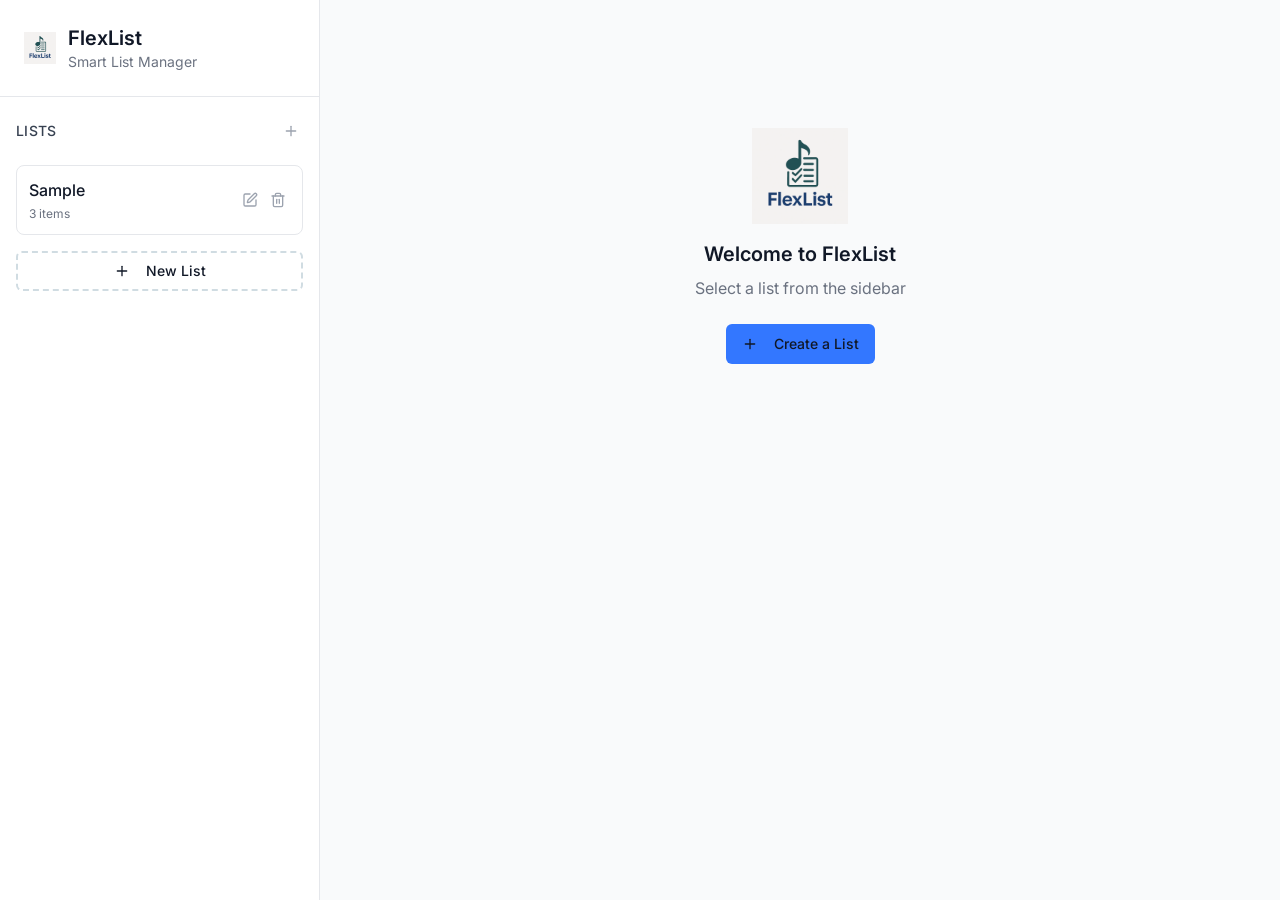
==== docs/index.html @ 5955b6ed "Update GitHub Pages site" ====
<!DOCTYPE html>
<html lang="en">
  <head>
    <meta charset="UTF-8" />
    <meta name="viewport" content="width=device-width, initial-scale=1.0, maximum-scale=1" />
    <title>FlexList - Smart Collection Manager</title>
    <meta name="description" content="Organize your collections with flexible tagging and filtering" />
    
    <!-- PWA Meta Tags -->
    <meta name="apple-mobile-web-app-capable" content="yes" />
    <meta name="apple-mobile-web-app-status-bar-style" content="black-translucent" />
    <meta name="apple-mobile-web-app-title" content="FlexList" />
    <meta name="theme-color" content="#3B82F6" />
    <link rel="manifest" href="./manifest.json" />
    
    <!-- Apple Touch Icons -->
    <link rel="apple-touch-icon" href="./icon-192.png" />
    <link rel="icon" type="image/png" sizes="192x192" href="./icon-192.png" />
    <link rel="icon" type="image/png" sizes="512x512" href="./icon-512.png" />
    
    <!-- Service Worker Registration -->
    <script>
      if ('serviceWorker' in navigator) {
        window.addEventListener('load', () => {
          navigator.serviceWorker.register('/service-worker.js')
            .then((registration) => {
              console.log('SW registered: ', registration);
            })
            .catch((registrationError) => {
              console.log('SW registration failed: ', registrationError);
            });
        });
      }
    </script>
    <script type="module" crossorigin src="./assets/index-DoQ9spfd.js"></script>
    <link rel="stylesheet" crossorigin href="./assets/index-N_b_mgf1.css">
  </head>
  <body>
    <div id="root"></div>
    <!-- This is a replit script which adds a banner on the top of the page when opened in development mode outside the replit environment -->
    <script type="text/javascript" src="https://replit.com/public/js/replit-dev-banner.js"></script>
  </body>
</html>
---- docs/assets/index-N_b_mgf1.css ----
@import"https://fonts.googleapis.com/css2?family=Inter:wght@300;400;500;600;700&display=swap";*,:before,:after{--tw-border-spacing-x: 0;--tw-border-spacing-y: 0;--tw-translate-x: 0;--tw-translate-y: 0;--tw-rotate: 0;--tw-skew-x: 0;--tw-skew-y: 0;--tw-scale-x: 1;--tw-scale-y: 1;--tw-pan-x: ;--tw-pan-y: ;--tw-pinch-zoom: ;--tw-scroll-snap-strictness: proximity;--tw-gradient-from-position: ;--tw-gradient-via-position: ;--tw-gradient-to-position: ;--tw-ordinal: ;--tw-slashed-zero: ;--tw-numeric-figure: ;--tw-numeric-spacing: ;--tw-numeric-fraction: ;--tw-ring-inset: ;--tw-ring-offset-width: 0px;--tw-ring-offset-color: #fff;--tw-ring-color: rgb(59 130 246 / .5);--tw-ring-offset-shadow: 0 0 #0000;--tw-ring-shadow: 0 0 #0000;--tw-shadow: 0 0 #0000;--tw-shadow-colored: 0 0 #0000;--tw-blur: ;--tw-brightness: ;--tw-contrast: ;--tw-grayscale: ;--tw-hue-rotate: ;--tw-invert: ;--tw-saturate: ;--tw-sepia: ;--tw-drop-shadow: ;--tw-backdrop-blur: ;--tw-backdrop-brightness: ;--tw-backdrop-contrast: ;--tw-backdrop-grayscale: ;--tw-backdrop-hue-rotate: ;--tw-backdrop-invert: ;--tw-backdrop-opacity: ;--tw-backdrop-saturate: ;--tw-backdrop-sepia: ;--tw-contain-size: ;--tw-contain-layout: ;--tw-contain-paint: ;--tw-contain-style: }::backdrop{--tw-border-spacing-x: 0;--tw-border-spacing-y: 0;--tw-translate-x: 0;--tw-translate-y: 0;--tw-rotate: 0;--tw-skew-x: 0;--tw-skew-y: 0;--tw-scale-x: 1;--tw-scale-y: 1;--tw-pan-x: ;--tw-pan-y: ;--tw-pinch-zoom: ;--tw-scroll-snap-strictness: proximity;--tw-gradient-from-position: ;--tw-gradient-via-position: ;--tw-gradient-to-position: ;--tw-ordinal: ;--tw-slashed-zero: ;--tw-numeric-figure: ;--tw-numeric-spacing: ;--tw-numeric-fraction: ;--tw-ring-inset: ;--tw-ring-offset-width: 0px;--tw-ring-offset-color: #fff;--tw-ring-color: rgb(59 130 246 / .5);--tw-ring-offset-shadow: 0 0 #0000;--tw-ring-shadow: 0 0 #0000;--tw-shadow: 0 0 #0000;--tw-shadow-colored: 0 0 #0000;--tw-blur: ;--tw-brightness: ;--tw-contrast: ;--tw-grayscale: ;--tw-hue-rotate: ;--tw-invert: ;--tw-saturate: ;--tw-sepia: ;--tw-drop-shadow: ;--tw-backdrop-blur: ;--tw-backdrop-brightness: ;--tw-backdrop-contrast: ;--tw-backdrop-grayscale: ;--tw-backdrop-hue-rotate: ;--tw-backdrop-invert: ;--tw-backdrop-opacity: ;--tw-backdrop-saturate: ;--tw-backdrop-sepia: ;--tw-contain-size: ;--tw-contain-layout: ;--tw-contain-paint: ;--tw-contain-style: }*,:before,:after{box-sizing:border-box;border-width:0;border-style:solid;border-color:#e5e7eb}:before,:after{--tw-content: ""}html,:host{line-height:1.5;-webkit-text-size-adjust:100%;-moz-tab-size:4;-o-tab-size:4;tab-size:4;font-family:var(--font-sans);font-feature-settings:normal;font-variation-settings:normal;-webkit-tap-highlight-color:transparent}body{margin:0;line-height:inherit}hr{height:0;color:inherit;border-top-width:1px}abbr:where([title]){-webkit-text-decoration:underline dotted;text-decoration:underline dotted}h1,h2,h3,h4,h5,h6{font-size:inherit;font-weight:inherit}a{color:inherit;text-decoration:inherit}b,strong{font-weight:bolder}code,kbd,samp,pre{font-family:var(--font-mono);font-feature-settings:normal;font-variation-settings:normal;font-size:1em}small{font-size:80%}sub,sup{font-size:75%;line-height:0;position:relative;vertical-align:baseline}sub{bottom:-.25em}sup{top:-.5em}table{text-indent:0;border-color:inherit;border-collapse:collapse}button,input,optgroup,select,textarea{font-family:inherit;font-feature-settings:inherit;font-variation-settings:inherit;font-size:100%;font-weight:inherit;line-height:inherit;letter-spacing:inherit;color:inherit;margin:0;padding:0}button,select{text-transform:none}button,input:where([type=button]),input:where([type=reset]),input:where([type=submit]){-webkit-appearance:button;background-color:transparent;background-image:none}:-moz-focusring{outline:auto}:-moz-ui-invalid{box-shadow:none}progress{vertical-align:baseline}::-webkit-inner-spin-button,::-webkit-outer-spin-button{height:auto}[type=search]{-webkit-appearance:textfield;outline-offset:-2px}::-webkit-search-decoration{-webkit-appearance:none}::-webkit-file-upload-button{-webkit-appearance:button;font:inherit}summary{display:list-item}blockquote,dl,dd,h1,h2,h3,h4,h5,h6,hr,figure,p,pre{margin:0}fieldset{margin:0;padding:0}legend{padding:0}ol,ul,menu{list-style:none;margin:0;padding:0}dialog{padding:0}textarea{resize:vertical}input::-moz-placeholder,textarea::-moz-placeholder{opacity:1;color:#9ca3af}input::placeholder,textarea::placeholder{opacity:1;color:#9ca3af}button,[role=button]{cursor:pointer}:disabled{cursor:default}img,svg,video,canvas,audio,iframe,embed,object{display:block;vertical-align:middle}img,video{max-width:100%;height:auto}[hidden]:where(:not([hidden=until-found])){display:none}:root{--background: 0 0% 100%;--foreground: 222.2 84% 4.9%;--card: 0 0% 100%;--card-foreground: 222.2 84% 4.9%;--popover: 0 0% 100%;--popover-foreground: 222.2 84% 4.9%;--primary: 222.2 47.4% 11.2%;--primary-foreground: 210 40% 98%;--secondary: 210 40% 96%;--secondary-foreground: 222.2 84% 4.9%;--muted: 210 40% 96%;--muted-foreground: 215.4 16.3% 46.9%;--accent: 210 40% 96%;--accent-foreground: 222.2 84% 4.9%;--destructive: 0 84.2% 60.2%;--destructive-foreground: 210 40% 98%;--border: 214.3 31.8% 91.4%;--input: 214.3 31.8% 91.4%;--ring: 222.2 84% 4.9%;--radius: .5rem}.dark{--background: 222.2 84% 4.9%;--foreground: 210 40% 98%;--card: 222.2 84% 4.9%;--card-foreground: 210 40% 98%;--popover: 222.2 84% 4.9%;--popover-foreground: 210 40% 98%;--primary: 210 40% 98%;--primary-foreground: 222.2 47.4% 11.2%;--secondary: 217.2 32.6% 17.5%;--secondary-foreground: 210 40% 98%;--muted: 217.2 32.6% 17.5%;--muted-foreground: 215 20.2% 65.1%;--accent: 217.2 32.6% 17.5%;--accent-foreground: 210 40% 98%;--destructive: 0 62.8% 30.6%;--destructive-foreground: 210 40% 98%;--border: 217.2 32.6% 17.5%;--input: 217.2 32.6% 17.5%;--ring: 212.7 26.8% 83.9%}body{background-color:var(--background);color:var(--foreground)}*{border-color:var(--border)}body{min-height:100vh;background-color:var(--background);font-family:var(--font-sans);color:var(--foreground);-webkit-font-smoothing:antialiased;-moz-osx-font-smoothing:grayscale}html,body,#root{height:100%;background-color:hsl(var(--background))}.sr-only{position:absolute;width:1px;height:1px;padding:0;margin:-1px;overflow:hidden;clip:rect(0,0,0,0);white-space:nowrap;border-width:0}.pointer-events-none{pointer-events:none}.pointer-events-auto{pointer-events:auto}.visible{visibility:visible}.invisible{visibility:hidden}.static{position:static}.fixed{position:fixed}.absolute{position:absolute}.relative{position:relative}.sticky{position:sticky}.inset-0{top:0;right:0;bottom:0;left:0}.inset-x-0{left:0;right:0}.inset-y-0{top:0;bottom:0}.-bottom-12{bottom:-3rem}.-left-12{left:-3rem}.-right-12{right:-3rem}.-top-12{top:-3rem}.bottom-0{bottom:0}.left-0{left:0}.left-1{left:.25rem}.left-1\/2{left:50%}.left-2{left:.5rem}.left-3{left:.75rem}.left-\[50\%\]{left:50%}.right-0{right:0}.right-1{right:.25rem}.right-2{right:.5rem}.right-3{right:.75rem}.right-4{right:1rem}.top-0{top:0}.top-1\.5{top:.375rem}.top-1\/2{top:50%}.top-2{top:.5rem}.top-3{top:.75rem}.top-3\.5{top:.875rem}.top-4{top:1rem}.top-\[1px\]{top:1px}.top-\[50\%\]{top:50%}.top-\[60\%\]{top:60%}.top-full{top:100%}.z-10{z-index:10}.z-20{z-index:20}.z-30{z-index:30}.z-40{z-index:40}.z-50{z-index:50}.z-\[100\]{z-index:100}.z-\[1\]{z-index:1}.-mx-1{margin-left:-.25rem;margin-right:-.25rem}.mx-1{margin-left:.25rem;margin-right:.25rem}.mx-2{margin-left:.5rem;margin-right:.5rem}.mx-3\.5{margin-left:.875rem;margin-right:.875rem}.mx-4{margin-left:1rem;margin-right:1rem}.mx-auto{margin-left:auto;margin-right:auto}.my-0\.5{margin-top:.125rem;margin-bottom:.125rem}.my-1{margin-top:.25rem;margin-bottom:.25rem}.-ml-4{margin-left:-1rem}.-mt-4{margin-top:-1rem}.mb-1{margin-bottom:.25rem}.mb-2{margin-bottom:.5rem}.mb-3{margin-bottom:.75rem}.mb-4{margin-bottom:1rem}.mb-6{margin-bottom:1.5rem}.ml-1{margin-left:.25rem}.ml-2{margin-left:.5rem}.ml-3{margin-left:.75rem}.ml-4{margin-left:1rem}.ml-auto{margin-left:auto}.mr-1{margin-right:.25rem}.mr-2{margin-right:.5rem}.mt-0\.5{margin-top:.125rem}.mt-1{margin-top:.25rem}.mt-1\.5{margin-top:.375rem}.mt-2{margin-top:.5rem}.mt-24{margin-top:6rem}.mt-4{margin-top:1rem}.mt-auto{margin-top:auto}.block{display:block}.inline-block{display:inline-block}.inline{display:inline}.flex{display:flex}.inline-flex{display:inline-flex}.table{display:table}.grid{display:grid}.hidden{display:none}.aspect-square{aspect-ratio:1 / 1}.aspect-video{aspect-ratio:16 / 9}.size-4{width:1rem;height:1rem}.h-1\.5{height:.375rem}.h-10{height:2.5rem}.h-11{height:2.75rem}.h-12{height:3rem}.h-16{height:4rem}.h-2{height:.5rem}.h-2\.5{height:.625rem}.h-24{height:6rem}.h-3{height:.75rem}.h-3\.5{height:.875rem}.h-32{height:8rem}.h-4{height:1rem}.h-5{height:1.25rem}.h-6{height:1.5rem}.h-7{height:1.75rem}.h-8{height:2rem}.h-9{height:2.25rem}.h-\[1px\]{height:1px}.h-\[var\(--radix-navigation-menu-viewport-height\)\]{height:var(--radix-navigation-menu-viewport-height)}.h-\[var\(--radix-select-trigger-height\)\]{height:var(--radix-select-trigger-height)}.h-auto{height:auto}.h-full{height:100%}.h-px{height:1px}.h-screen{height:100vh}.h-svh{height:100svh}.max-h-40{max-height:10rem}.max-h-48{max-height:12rem}.max-h-64{max-height:16rem}.max-h-96{max-height:24rem}.max-h-\[--radix-context-menu-content-available-height\]{max-height:var(--radix-context-menu-content-available-height)}.max-h-\[--radix-select-content-available-height\]{max-height:var(--radix-select-content-available-height)}.max-h-\[300px\]{max-height:300px}.max-h-\[80vh\]{max-height:80vh}.max-h-\[85vh\]{max-height:85vh}.max-h-\[90vh\]{max-height:90vh}.max-h-screen{max-height:100vh}.min-h-0{min-height:0px}.min-h-\[80px\]{min-height:80px}.min-h-screen{min-height:100vh}.min-h-svh{min-height:100svh}.w-0{width:0px}.w-1{width:.25rem}.w-1\/4{width:25%}.w-10{width:2.5rem}.w-11{width:2.75rem}.w-16{width:4rem}.w-2{width:.5rem}.w-2\.5{width:.625rem}.w-24{width:6rem}.w-3{width:.75rem}.w-3\.5{width:.875rem}.w-3\/4{width:75%}.w-4{width:1rem}.w-5{width:1.25rem}.w-6{width:1.5rem}.w-64{width:16rem}.w-7{width:1.75rem}.w-72{width:18rem}.w-8{width:2rem}.w-80{width:20rem}.w-9{width:2.25rem}.w-\[--sidebar-width\]{width:var(--sidebar-width)}.w-\[100px\]{width:100px}.w-\[1px\]{width:1px}.w-auto{width:auto}.w-full{width:100%}.w-max{width:-moz-max-content;width:max-content}.w-px{width:1px}.min-w-0{min-width:0px}.min-w-10{min-width:2.5rem}.min-w-11{min-width:2.75rem}.min-w-5{min-width:1.25rem}.min-w-9{min-width:2.25rem}.min-w-\[12rem\]{min-width:12rem}.min-w-\[8rem\]{min-width:8rem}.min-w-\[var\(--radix-select-trigger-width\)\]{min-width:var(--radix-select-trigger-width)}.max-w-2xl{max-width:42rem}.max-w-4xl{max-width:56rem}.max-w-\[--skeleton-width\]{max-width:var(--skeleton-width)}.max-w-lg{max-width:32rem}.max-w-max{max-width:-moz-max-content;max-width:max-content}.max-w-md{max-width:28rem}.flex-1{flex:1 1 0%}.flex-shrink-0,.shrink-0{flex-shrink:0}.grow{flex-grow:1}.grow-0{flex-grow:0}.basis-full{flex-basis:100%}.caption-bottom{caption-side:bottom}.border-collapse{border-collapse:collapse}.origin-\[--radix-context-menu-content-transform-origin\]{transform-origin:var(--radix-context-menu-content-transform-origin)}.origin-\[--radix-hover-card-content-transform-origin\]{transform-origin:var(--radix-hover-card-content-transform-origin)}.origin-\[--radix-menubar-content-transform-origin\]{transform-origin:var(--radix-menubar-content-transform-origin)}.origin-\[--radix-popover-content-transform-origin\]{transform-origin:var(--radix-popover-content-transform-origin)}.origin-\[--radix-select-content-transform-origin\]{transform-origin:var(--radix-select-content-transform-origin)}.origin-\[--radix-tooltip-content-transform-origin\]{transform-origin:var(--radix-tooltip-content-transform-origin)}.-translate-x-1\/2{--tw-translate-x: -50%;transform:translate(var(--tw-translate-x),var(--tw-translate-y)) rotate(var(--tw-rotate)) skew(var(--tw-skew-x)) skewY(var(--tw-skew-y)) scaleX(var(--tw-scale-x)) scaleY(var(--tw-scale-y))}.-translate-x-full{--tw-translate-x: -100%;transform:translate(var(--tw-translate-x),var(--tw-translate-y)) rotate(var(--tw-rotate)) skew(var(--tw-skew-x)) skewY(var(--tw-skew-y)) scaleX(var(--tw-scale-x)) scaleY(var(--tw-scale-y))}.-translate-x-px{--tw-translate-x: -1px;transform:translate(var(--tw-translate-x),var(--tw-translate-y)) rotate(var(--tw-rotate)) skew(var(--tw-skew-x)) skewY(var(--tw-skew-y)) scaleX(var(--tw-scale-x)) scaleY(var(--tw-scale-y))}.-translate-y-1\/2{--tw-translate-y: -50%;transform:translate(var(--tw-translate-x),var(--tw-translate-y)) rotate(var(--tw-rotate)) skew(var(--tw-skew-x)) skewY(var(--tw-skew-y)) scaleX(var(--tw-scale-x)) scaleY(var(--tw-scale-y))}.translate-x-0{--tw-translate-x: 0px;transform:translate(var(--tw-translate-x),var(--tw-translate-y)) rotate(var(--tw-rotate)) skew(var(--tw-skew-x)) skewY(var(--tw-skew-y)) scaleX(var(--tw-scale-x)) scaleY(var(--tw-scale-y))}.translate-x-\[-50\%\]{--tw-translate-x: -50%;transform:translate(var(--tw-translate-x),var(--tw-translate-y)) rotate(var(--tw-rotate)) skew(var(--tw-skew-x)) skewY(var(--tw-skew-y)) scaleX(var(--tw-scale-x)) scaleY(var(--tw-scale-y))}.translate-x-px{--tw-translate-x: 1px;transform:translate(var(--tw-translate-x),var(--tw-translate-y)) rotate(var(--tw-rotate)) skew(var(--tw-skew-x)) skewY(var(--tw-skew-y)) scaleX(var(--tw-scale-x)) scaleY(var(--tw-scale-y))}.translate-y-\[-50\%\]{--tw-translate-y: -50%;transform:translate(var(--tw-translate-x),var(--tw-translate-y)) rotate(var(--tw-rotate)) skew(var(--tw-skew-x)) skewY(var(--tw-skew-y)) scaleX(var(--tw-scale-x)) scaleY(var(--tw-scale-y))}.rotate-45{--tw-rotate: 45deg;transform:translate(var(--tw-translate-x),var(--tw-translate-y)) rotate(var(--tw-rotate)) skew(var(--tw-skew-x)) skewY(var(--tw-skew-y)) scaleX(var(--tw-scale-x)) scaleY(var(--tw-scale-y))}.rotate-90{--tw-rotate: 90deg;transform:translate(var(--tw-translate-x),var(--tw-translate-y)) rotate(var(--tw-rotate)) skew(var(--tw-skew-x)) skewY(var(--tw-skew-y)) scaleX(var(--tw-scale-x)) scaleY(var(--tw-scale-y))}.transform{transform:translate(var(--tw-translate-x),var(--tw-translate-y)) rotate(var(--tw-rotate)) skew(var(--tw-skew-x)) skewY(var(--tw-skew-y)) scaleX(var(--tw-scale-x)) scaleY(var(--tw-scale-y))}@keyframes pulse{50%{opacity:.5}}.animate-pulse{animation:pulse 2s cubic-bezier(.4,0,.6,1) infinite}.cursor-default{cursor:default}.cursor-pointer{cursor:pointer}.touch-none{touch-action:none}.select-none{-webkit-user-select:none;-moz-user-select:none;user-select:none}.list-none{list-style-type:none}.grid-cols-2{grid-template-columns:repeat(2,minmax(0,1fr))}.flex-row{flex-direction:row}.flex-col{flex-direction:column}.flex-col-reverse{flex-direction:column-reverse}.flex-wrap{flex-wrap:wrap}.items-start{align-items:flex-start}.items-end{align-items:flex-end}.items-center{align-items:center}.items-stretch{align-items:stretch}.justify-end{justify-content:flex-end}.justify-center{justify-content:center}.justify-between{justify-content:space-between}.gap-1{gap:.25rem}.gap-1\.5{gap:.375rem}.gap-2{gap:.5rem}.gap-3{gap:.75rem}.gap-4{gap:1rem}.space-x-1>:not([hidden])~:not([hidden]){--tw-space-x-reverse: 0;margin-right:calc(.25rem * var(--tw-space-x-reverse));margin-left:calc(.25rem * calc(1 - var(--tw-space-x-reverse)))}.space-x-2>:not([hidden])~:not([hidden]){--tw-space-x-reverse: 0;margin-right:calc(.5rem * var(--tw-space-x-reverse));margin-left:calc(.5rem * calc(1 - var(--tw-space-x-reverse)))}.space-x-3>:not([hidden])~:not([hidden]){--tw-space-x-reverse: 0;margin-right:calc(.75rem * var(--tw-space-x-reverse));margin-left:calc(.75rem * calc(1 - var(--tw-space-x-reverse)))}.space-x-4>:not([hidden])~:not([hidden]){--tw-space-x-reverse: 0;margin-right:calc(1rem * var(--tw-space-x-reverse));margin-left:calc(1rem * calc(1 - var(--tw-space-x-reverse)))}.space-y-1>:not([hidden])~:not([hidden]){--tw-space-y-reverse: 0;margin-top:calc(.25rem * calc(1 - var(--tw-space-y-reverse)));margin-bottom:calc(.25rem * var(--tw-space-y-reverse))}.space-y-1\.5>:not([hidden])~:not([hidden]){--tw-space-y-reverse: 0;margin-top:calc(.375rem * calc(1 - var(--tw-space-y-reverse)));margin-bottom:calc(.375rem * var(--tw-space-y-reverse))}.space-y-2>:not([hidden])~:not([hidden]){--tw-space-y-reverse: 0;margin-top:calc(.5rem * calc(1 - var(--tw-space-y-reverse)));margin-bottom:calc(.5rem * var(--tw-space-y-reverse))}.space-y-3>:not([hidden])~:not([hidden]){--tw-space-y-reverse: 0;margin-top:calc(.75rem * calc(1 - var(--tw-space-y-reverse)));margin-bottom:calc(.75rem * var(--tw-space-y-reverse))}.space-y-4>:not([hidden])~:not([hidden]){--tw-space-y-reverse: 0;margin-top:calc(1rem * calc(1 - var(--tw-space-y-reverse)));margin-bottom:calc(1rem * var(--tw-space-y-reverse))}.space-y-6>:not([hidden])~:not([hidden]){--tw-space-y-reverse: 0;margin-top:calc(1.5rem * calc(1 - var(--tw-space-y-reverse)));margin-bottom:calc(1.5rem * var(--tw-space-y-reverse))}.overflow-auto{overflow:auto}.overflow-hidden{overflow:hidden}.overflow-y-auto{overflow-y:auto}.overflow-x-hidden{overflow-x:hidden}.truncate{overflow:hidden;text-overflow:ellipsis;white-space:nowrap}.whitespace-nowrap{white-space:nowrap}.break-words{overflow-wrap:break-word}.rounded{border-radius:.25rem}.rounded-\[2px\]{border-radius:2px}.rounded-\[inherit\]{border-radius:inherit}.rounded-full{border-radius:9999px}.rounded-lg{border-radius:var(--radius)}.rounded-md{border-radius:calc(var(--radius) - 2px)}.rounded-sm{border-radius:calc(var(--radius) - 4px)}.rounded-t-\[10px\]{border-top-left-radius:10px;border-top-right-radius:10px}.rounded-tl-sm{border-top-left-radius:calc(var(--radius) - 4px)}.border{border-width:1px}.border-0{border-width:0px}.border-2{border-width:2px}.border-\[1\.5px\]{border-width:1.5px}.border-y{border-top-width:1px;border-bottom-width:1px}.border-b{border-bottom-width:1px}.border-l{border-left-width:1px}.border-r{border-right-width:1px}.border-t{border-top-width:1px}.border-dashed{border-style:dashed}.border-\[--color-border\]{border-color:var(--color-border)}.border-blue-200{--tw-border-opacity: 1;border-color:rgb(191 219 254 / var(--tw-border-opacity, 1))}.border-blue-300{--tw-border-opacity: 1;border-color:rgb(147 197 253 / var(--tw-border-opacity, 1))}.border-destructive{border-color:var(--destructive)}.border-gray-200{--tw-border-opacity: 1;border-color:rgb(229 231 235 / var(--tw-border-opacity, 1))}.border-gray-300{--tw-border-opacity: 1;border-color:rgb(209 213 219 / var(--tw-border-opacity, 1))}.border-gray-600{--tw-border-opacity: 1;border-color:rgb(75 85 99 / var(--tw-border-opacity, 1))}.border-green-200{--tw-border-opacity: 1;border-color:rgb(187 247 208 / var(--tw-border-opacity, 1))}.border-green-300{--tw-border-opacity: 1;border-color:rgb(134 239 172 / var(--tw-border-opacity, 1))}.border-input{border-color:var(--input)}.border-orange-200{--tw-border-opacity: 1;border-color:rgb(254 215 170 / var(--tw-border-opacity, 1))}.border-orange-300{--tw-border-opacity: 1;border-color:rgb(253 186 116 / var(--tw-border-opacity, 1))}.border-primary{border-color:var(--primary)}.border-primary-200{border-color:var(--primary-200)}.border-red-200{--tw-border-opacity: 1;border-color:rgb(254 202 202 / var(--tw-border-opacity, 1))}.border-red-300{--tw-border-opacity: 1;border-color:rgb(252 165 165 / var(--tw-border-opacity, 1))}.border-sidebar-border{border-color:var(--sidebar-border)}.border-transparent{border-color:transparent}.border-l-transparent{border-left-color:transparent}.border-t-transparent{border-top-color:transparent}.bg-\[--color-bg\]{background-color:var(--color-bg)}.bg-accent{background-color:var(--accent)}.bg-amber-50{--tw-bg-opacity: 1;background-color:rgb(255 251 235 / var(--tw-bg-opacity, 1))}.bg-background{background-color:var(--background)}.bg-black\/40{background-color:#0006}.bg-black\/50{background-color:#00000080}.bg-black\/80{background-color:#000c}.bg-blue-100{--tw-bg-opacity: 1;background-color:rgb(219 234 254 / var(--tw-bg-opacity, 1))}.bg-blue-50{--tw-bg-opacity: 1;background-color:rgb(239 246 255 / var(--tw-bg-opacity, 1))}.bg-blue-600{--tw-bg-opacity: 1;background-color:rgb(37 99 235 / var(--tw-bg-opacity, 1))}.bg-border{background-color:var(--border)}.bg-card{background-color:var(--card)}.bg-destructive{background-color:var(--destructive)}.bg-foreground{background-color:var(--foreground)}.bg-gray-100{--tw-bg-opacity: 1;background-color:rgb(243 244 246 / var(--tw-bg-opacity, 1))}.bg-gray-200{--tw-bg-opacity: 1;background-color:rgb(229 231 235 / var(--tw-bg-opacity, 1))}.bg-gray-50{--tw-bg-opacity: 1;background-color:rgb(249 250 251 / var(--tw-bg-opacity, 1))}.bg-gray-600{--tw-bg-opacity: 1;background-color:rgb(75 85 99 / var(--tw-bg-opacity, 1))}.bg-green-100{--tw-bg-opacity: 1;background-color:rgb(220 252 231 / var(--tw-bg-opacity, 1))}.bg-green-200{--tw-bg-opacity: 1;background-color:rgb(187 247 208 / var(--tw-bg-opacity, 1))}.bg-green-50{--tw-bg-opacity: 1;background-color:rgb(240 253 244 / var(--tw-bg-opacity, 1))}.bg-indigo-100{--tw-bg-opacity: 1;background-color:rgb(224 231 255 / var(--tw-bg-opacity, 1))}.bg-muted{background-color:var(--muted)}.bg-orange-200{--tw-bg-opacity: 1;background-color:rgb(254 215 170 / var(--tw-bg-opacity, 1))}.bg-orange-50{--tw-bg-opacity: 1;background-color:rgb(255 247 237 / var(--tw-bg-opacity, 1))}.bg-pink-100{--tw-bg-opacity: 1;background-color:rgb(252 231 243 / var(--tw-bg-opacity, 1))}.bg-popover{background-color:var(--popover)}.bg-primary{background-color:var(--primary)}.bg-primary-100{background-color:var(--primary-100)}.bg-primary-50{background-color:var(--primary-50)}.bg-primary-600{background-color:var(--primary-600)}.bg-purple-100{--tw-bg-opacity: 1;background-color:rgb(243 232 255 / var(--tw-bg-opacity, 1))}.bg-red-100{--tw-bg-opacity: 1;background-color:rgb(254 226 226 / var(--tw-bg-opacity, 1))}.bg-red-200{--tw-bg-opacity: 1;background-color:rgb(254 202 202 / var(--tw-bg-opacity, 1))}.bg-red-50{--tw-bg-opacity: 1;background-color:rgb(254 242 242 / var(--tw-bg-opacity, 1))}.bg-red-600{--tw-bg-opacity: 1;background-color:rgb(220 38 38 / var(--tw-bg-opacity, 1))}.bg-secondary{background-color:var(--secondary)}.bg-sidebar{background-color:var(--sidebar-background)}.bg-sidebar-border{background-color:var(--sidebar-border)}.bg-transparent{background-color:transparent}.bg-white{--tw-bg-opacity: 1;background-color:rgb(255 255 255 / var(--tw-bg-opacity, 1))}.bg-yellow-100{--tw-bg-opacity: 1;background-color:rgb(254 249 195 / var(--tw-bg-opacity, 1))}.fill-current{fill:currentColor}.object-contain{-o-object-fit:contain;object-fit:contain}.object-cover{-o-object-fit:cover;object-fit:cover}.p-0{padding:0}.p-0\.5{padding:.125rem}.p-1{padding:.25rem}.p-2{padding:.5rem}.p-3{padding:.75rem}.p-4{padding:1rem}.p-6{padding:1.5rem}.p-8{padding:2rem}.p-\[1px\]{padding:1px}.px-1{padding-left:.25rem;padding-right:.25rem}.px-2{padding-left:.5rem;padding-right:.5rem}.px-2\.5{padding-left:.625rem;padding-right:.625rem}.px-3{padding-left:.75rem;padding-right:.75rem}.px-4{padding-left:1rem;padding-right:1rem}.px-5{padding-left:1.25rem;padding-right:1.25rem}.px-6{padding-left:1.5rem;padding-right:1.5rem}.px-8{padding-left:2rem;padding-right:2rem}.py-0\.5{padding-top:.125rem;padding-bottom:.125rem}.py-1{padding-top:.25rem;padding-bottom:.25rem}.py-1\.5{padding-top:.375rem;padding-bottom:.375rem}.py-12{padding-top:3rem;padding-bottom:3rem}.py-2{padding-top:.5rem;padding-bottom:.5rem}.py-3{padding-top:.75rem;padding-bottom:.75rem}.py-4{padding-top:1rem;padding-bottom:1rem}.py-6{padding-top:1.5rem;padding-bottom:1.5rem}.py-8{padding-top:2rem;padding-bottom:2rem}.pb-3{padding-bottom:.75rem}.pb-4{padding-bottom:1rem}.pl-10{padding-left:2.5rem}.pl-2\.5{padding-left:.625rem}.pl-4{padding-left:1rem}.pl-8{padding-left:2rem}.pr-2{padding-right:.5rem}.pr-2\.5{padding-right:.625rem}.pr-8{padding-right:2rem}.pt-0{padding-top:0}.pt-1{padding-top:.25rem}.pt-3{padding-top:.75rem}.pt-4{padding-top:1rem}.pt-6{padding-top:1.5rem}.pt-8{padding-top:2rem}.text-left{text-align:left}.text-center{text-align:center}.align-middle{vertical-align:middle}.font-mono{font-family:var(--font-mono)}.text-2xl{font-size:1.5rem;line-height:2rem}.text-\[0\.8rem\]{font-size:.8rem}.text-base{font-size:1rem;line-height:1.5rem}.text-lg{font-size:1.125rem;line-height:1.75rem}.text-sm{font-size:.875rem;line-height:1.25rem}.text-xl{font-size:1.25rem;line-height:1.75rem}.text-xs{font-size:.75rem;line-height:1rem}.font-bold{font-weight:700}.font-medium{font-weight:500}.font-normal{font-weight:400}.font-semibold{font-weight:600}.uppercase{text-transform:uppercase}.italic{font-style:italic}.tabular-nums{--tw-numeric-spacing: tabular-nums;font-variant-numeric:var(--tw-ordinal) var(--tw-slashed-zero) var(--tw-numeric-figure) var(--tw-numeric-spacing) var(--tw-numeric-fraction)}.leading-none{line-height:1}.tracking-tight{letter-spacing:-.025em}.tracking-wide{letter-spacing:.025em}.tracking-widest{letter-spacing:.1em}.text-accent-foreground{color:var(--accent-foreground)}.text-amber-600{--tw-text-opacity: 1;color:rgb(217 119 6 / var(--tw-text-opacity, 1))}.text-blue-100{--tw-text-opacity: 1;color:rgb(219 234 254 / var(--tw-text-opacity, 1))}.text-blue-600{--tw-text-opacity: 1;color:rgb(37 99 235 / var(--tw-text-opacity, 1))}.text-blue-700{--tw-text-opacity: 1;color:rgb(29 78 216 / var(--tw-text-opacity, 1))}.text-blue-800{--tw-text-opacity: 1;color:rgb(30 64 175 / var(--tw-text-opacity, 1))}.text-blue-900{--tw-text-opacity: 1;color:rgb(30 58 138 / var(--tw-text-opacity, 1))}.text-card-foreground{color:var(--card-foreground)}.text-current{color:currentColor}.text-destructive{color:var(--destructive)}.text-destructive-foreground{color:var(--destructive-foreground)}.text-foreground{color:var(--foreground)}.text-gray-300{--tw-text-opacity: 1;color:rgb(209 213 219 / var(--tw-text-opacity, 1))}.text-gray-400{--tw-text-opacity: 1;color:rgb(156 163 175 / var(--tw-text-opacity, 1))}.text-gray-500{--tw-text-opacity: 1;color:rgb(107 114 128 / var(--tw-text-opacity, 1))}.text-gray-600{--tw-text-opacity: 1;color:rgb(75 85 99 / var(--tw-text-opacity, 1))}.text-gray-700{--tw-text-opacity: 1;color:rgb(55 65 81 / var(--tw-text-opacity, 1))}.text-gray-800{--tw-text-opacity: 1;color:rgb(31 41 55 / var(--tw-text-opacity, 1))}.text-gray-900{--tw-text-opacity: 1;color:rgb(17 24 39 / var(--tw-text-opacity, 1))}.text-green-600{--tw-text-opacity: 1;color:rgb(22 163 74 / var(--tw-text-opacity, 1))}.text-green-700{--tw-text-opacity: 1;color:rgb(21 128 61 / var(--tw-text-opacity, 1))}.text-green-800{--tw-text-opacity: 1;color:rgb(22 101 52 / var(--tw-text-opacity, 1))}.text-indigo-800{--tw-text-opacity: 1;color:rgb(55 48 163 / var(--tw-text-opacity, 1))}.text-muted-foreground{color:var(--muted-foreground)}.text-pink-800{--tw-text-opacity: 1;color:rgb(157 23 77 / var(--tw-text-opacity, 1))}.text-popover-foreground{color:var(--popover-foreground)}.text-primary{color:var(--primary)}.text-primary-400{color:var(--primary-400)}.text-primary-600{color:var(--primary-600)}.text-primary-800{color:var(--primary-800)}.text-primary-900{color:var(--primary-900)}.text-primary-foreground{color:var(--primary-foreground)}.text-purple-800{--tw-text-opacity: 1;color:rgb(107 33 168 / var(--tw-text-opacity, 1))}.text-red-500{--tw-text-opacity: 1;color:rgb(239 68 68 / var(--tw-text-opacity, 1))}.text-red-600{--tw-text-opacity: 1;color:rgb(220 38 38 / var(--tw-text-opacity, 1))}.text-red-800{--tw-text-opacity: 1;color:rgb(153 27 27 / var(--tw-text-opacity, 1))}.text-secondary-foreground{color:var(--secondary-foreground)}.text-sidebar-foreground{color:var(--sidebar-foreground)}.text-white{--tw-text-opacity: 1;color:rgb(255 255 255 / var(--tw-text-opacity, 1))}.text-yellow-800{--tw-text-opacity: 1;color:rgb(133 77 14 / var(--tw-text-opacity, 1))}.underline-offset-4{text-underline-offset:4px}.opacity-0{opacity:0}.opacity-100{opacity:1}.opacity-50{opacity:.5}.opacity-60{opacity:.6}.opacity-70{opacity:.7}.opacity-90{opacity:.9}.shadow-\[0_0_0_1px_hsl\(var\(--sidebar-border\)\)\]{--tw-shadow: 0 0 0 1px hsl(var(--sidebar-border));--tw-shadow-colored: 0 0 0 1px var(--tw-shadow-color);box-shadow:var(--tw-ring-offset-shadow, 0 0 #0000),var(--tw-ring-shadow, 0 0 #0000),var(--tw-shadow)}.shadow-lg{--tw-shadow: 0 10px 15px -3px rgb(0 0 0 / .1), 0 4px 6px -4px rgb(0 0 0 / .1);--tw-shadow-colored: 0 10px 15px -3px var(--tw-shadow-color), 0 4px 6px -4px var(--tw-shadow-color);box-shadow:var(--tw-ring-offset-shadow, 0 0 #0000),var(--tw-ring-shadow, 0 0 #0000),var(--tw-shadow)}.shadow-md{--tw-shadow: 0 4px 6px -1px rgb(0 0 0 / .1), 0 2px 4px -2px rgb(0 0 0 / .1);--tw-shadow-colored: 0 4px 6px -1px var(--tw-shadow-color), 0 2px 4px -2px var(--tw-shadow-color);box-shadow:var(--tw-ring-offset-shadow, 0 0 #0000),var(--tw-ring-shadow, 0 0 #0000),var(--tw-shadow)}.shadow-none{--tw-shadow: 0 0 #0000;--tw-shadow-colored: 0 0 #0000;box-shadow:var(--tw-ring-offset-shadow, 0 0 #0000),var(--tw-ring-shadow, 0 0 #0000),var(--tw-shadow)}.shadow-sm{--tw-shadow: 0 1px 2px 0 rgb(0 0 0 / .05);--tw-shadow-colored: 0 1px 2px 0 var(--tw-shadow-color);box-shadow:var(--tw-ring-offset-shadow, 0 0 #0000),var(--tw-ring-shadow, 0 0 #0000),var(--tw-shadow)}.shadow-xl{--tw-shadow: 0 20px 25px -5px rgb(0 0 0 / .1), 0 8px 10px -6px rgb(0 0 0 / .1);--tw-shadow-colored: 0 20px 25px -5px var(--tw-shadow-color), 0 8px 10px -6px var(--tw-shadow-color);box-shadow:var(--tw-ring-offset-shadow, 0 0 #0000),var(--tw-ring-shadow, 0 0 #0000),var(--tw-shadow)}.outline-none{outline:2px solid transparent;outline-offset:2px}.outline{outline-style:solid}.ring-0{--tw-ring-offset-shadow: var(--tw-ring-inset) 0 0 0 var(--tw-ring-offset-width) var(--tw-ring-offset-color);--tw-ring-shadow: var(--tw-ring-inset) 0 0 0 calc(0px + var(--tw-ring-offset-width)) var(--tw-ring-color);box-shadow:var(--tw-ring-offset-shadow),var(--tw-ring-shadow),var(--tw-shadow, 0 0 #0000)}.ring-2{--tw-ring-offset-shadow: var(--tw-ring-inset) 0 0 0 var(--tw-ring-offset-width) var(--tw-ring-offset-color);--tw-ring-shadow: var(--tw-ring-inset) 0 0 0 calc(2px + var(--tw-ring-offset-width)) var(--tw-ring-color);box-shadow:var(--tw-ring-offset-shadow),var(--tw-ring-shadow),var(--tw-shadow, 0 0 #0000)}.ring-ring{--tw-ring-color: var(--ring)}.ring-sidebar-ring{--tw-ring-color: var(--sidebar-ring)}.ring-offset-background{--tw-ring-offset-color: var(--background)}.blur{--tw-blur: blur(8px);filter:var(--tw-blur) var(--tw-brightness) var(--tw-contrast) var(--tw-grayscale) var(--tw-hue-rotate) var(--tw-invert) var(--tw-saturate) var(--tw-sepia) var(--tw-drop-shadow)}.filter{filter:var(--tw-blur) var(--tw-brightness) var(--tw-contrast) var(--tw-grayscale) var(--tw-hue-rotate) var(--tw-invert) var(--tw-saturate) var(--tw-sepia) var(--tw-drop-shadow)}.transition{transition-property:color,background-color,border-color,text-decoration-color,fill,stroke,opacity,box-shadow,transform,filter,-webkit-backdrop-filter;transition-property:color,background-color,border-color,text-decoration-color,fill,stroke,opacity,box-shadow,transform,filter,backdrop-filter;transition-property:color,background-color,border-color,text-decoration-color,fill,stroke,opacity,box-shadow,transform,filter,backdrop-filter,-webkit-backdrop-filter;transition-timing-function:cubic-bezier(.4,0,.2,1);transition-duration:.15s}.transition-\[left\,right\,width\]{transition-property:left,right,width;transition-timing-function:cubic-bezier(.4,0,.2,1);transition-duration:.15s}.transition-\[margin\,opacity\]{transition-property:margin,opacity;transition-timing-function:cubic-bezier(.4,0,.2,1);transition-duration:.15s}.transition-\[width\,height\,padding\]{transition-property:width,height,padding;transition-timing-function:cubic-bezier(.4,0,.2,1);transition-duration:.15s}.transition-\[width\]{transition-property:width;transition-timing-function:cubic-bezier(.4,0,.2,1);transition-duration:.15s}.transition-all{transition-property:all;transition-timing-function:cubic-bezier(.4,0,.2,1);transition-duration:.15s}.transition-colors{transition-property:color,background-color,border-color,text-decoration-color,fill,stroke;transition-timing-function:cubic-bezier(.4,0,.2,1);transition-duration:.15s}.transition-opacity{transition-property:opacity;transition-timing-function:cubic-bezier(.4,0,.2,1);transition-duration:.15s}.transition-shadow{transition-property:box-shadow;transition-timing-function:cubic-bezier(.4,0,.2,1);transition-duration:.15s}.transition-transform{transition-property:transform;transition-timing-function:cubic-bezier(.4,0,.2,1);transition-duration:.15s}.duration-1000{transition-duration:1s}.duration-200{transition-duration:.2s}.duration-300{transition-duration:.3s}.ease-in-out{transition-timing-function:cubic-bezier(.4,0,.2,1)}.ease-linear{transition-timing-function:linear}@keyframes enter{0%{opacity:var(--tw-enter-opacity, 1);transform:translate3d(var(--tw-enter-translate-x, 0),var(--tw-enter-translate-y, 0),0) scale3d(var(--tw-enter-scale, 1),var(--tw-enter-scale, 1),var(--tw-enter-scale, 1)) rotate(var(--tw-enter-rotate, 0))}}@keyframes exit{to{opacity:var(--tw-exit-opacity, 1);transform:translate3d(var(--tw-exit-translate-x, 0),var(--tw-exit-translate-y, 0),0) scale3d(var(--tw-exit-scale, 1),var(--tw-exit-scale, 1),var(--tw-exit-scale, 1)) rotate(var(--tw-exit-rotate, 0))}}.animate-in{animation-name:enter;animation-duration:.15s;--tw-enter-opacity: initial;--tw-enter-scale: initial;--tw-enter-rotate: initial;--tw-enter-translate-x: initial;--tw-enter-translate-y: initial}.fade-in-0{--tw-enter-opacity: 0}.fade-in-80{--tw-enter-opacity: .8}.zoom-in-95{--tw-enter-scale: .95}.duration-1000{animation-duration:1s}.duration-200{animation-duration:.2s}.duration-300{animation-duration:.3s}.ease-in-out{animation-timing-function:cubic-bezier(.4,0,.2,1)}.ease-linear{animation-timing-function:linear}.running{animation-play-state:running}img[alt=FlexList]{filter:none!important;opacity:1!important}:root{--background: hsl(0 0% 100%);--foreground: hsl(210 25% 7.8431%);--card: hsl(180 6.6667% 97.0588%);--card-foreground: hsl(210 25% 7.8431%);--popover: hsl(0 0% 100%);--popover-foreground: hsl(210 25% 7.8431%);--primary: hsl(220 100% 60%);--primary-50: hsl(214 100% 97%);--primary-100: hsl(214 95% 93%);--primary-200: hsl(213 97% 87%);--primary-300: hsl(212 96% 78%);--primary-400: hsl(213 94% 68%);--primary-500: hsl(217 91% 60%);--primary-600: hsl(221 83% 53%);--primary-700: hsl(224 76% 48%);--primary-800: hsl(226 71% 40%);--primary-900: hsl(224 64% 33%);--primary-foreground: hsl(0 0% 100%);--secondary: hsl(210 25% 7.8431%);--secondary-foreground: hsl(0 0% 100%);--muted: hsl(240 1.9608% 90%);--muted-foreground: hsl(210 25% 7.8431%);--accent: hsl(211.5789 51.3514% 92.7451%);--accent-foreground: hsl(203.8863 88.2845% 53.1373%);--destructive: hsl(0 84% 60%);--destructive-foreground: hsl(0 0% 100%);--border: hsl(201.4286 30.4348% 85%);--input: hsl(200 23.0769% 85%);--ring: hsl(217 91% 60%);--chart-1: hsl(203.8863 88.2845% 53.1373%);--chart-2: hsl(159.7826 100% 36.0784%);--chart-3: hsl(42.029 92.8251% 56.2745%);--chart-4: hsl(147.1429 78.5047% 41.9608%);--chart-5: hsl(341.4894 75.2% 50.9804%);--sidebar: hsl(180 6.6667% 97.0588%);--sidebar-foreground: hsl(210 25% 7.8431%);--sidebar-primary: hsl(203.8863 88.2845% 53.1373%);--sidebar-primary-foreground: hsl(0 0% 100%);--sidebar-accent: hsl(211.5789 51.3514% 92.7451%);--sidebar-accent-foreground: hsl(203.8863 88.2845% 53.1373%);--sidebar-border: hsl(205 25% 90.5882%);--sidebar-ring: hsl(202.8169 89.1213% 53.1373%);--font-sans: "Inter", sans-serif;--font-serif: Georgia, serif;--font-mono: Menlo, monospace;--radius: .5rem;--shadow-2xs: 0px 1px 2px 0px rgba(0, 0, 0, .05);--shadow-xs: 0px 1px 2px 0px rgba(0, 0, 0, .05);--shadow-sm: 0px 1px 2px 0px rgba(0, 0, 0, .05), 0px 1px 3px 0px rgba(0, 0, 0, .1);--shadow: 0px 1px 3px 0px rgba(0, 0, 0, .1), 0px 1px 2px 0px rgba(0, 0, 0, .06);--shadow-md: 0px 4px 6px -1px rgba(0, 0, 0, .1), 0px 2px 4px -1px rgba(0, 0, 0, .06);--shadow-lg: 0px 10px 15px -3px rgba(0, 0, 0, .1), 0px 4px 6px -2px rgba(0, 0, 0, .05);--shadow-xl: 0px 20px 25px -5px rgba(0, 0, 0, .1), 0px 10px 10px -5px rgba(0, 0, 0, .04);--shadow-2xl: 0px 25px 50px -12px rgba(0, 0, 0, .25);--tracking-normal: 0em;--spacing: .25rem}img[alt=FlexList]{filter:none!important}.dark{--background: hsl(0 0% 0%);--foreground: hsl(200 6.6667% 91.1765%);--card: hsl(228 9.8039% 10%);--card-foreground: hsl(0 0% 85.098%);--popover: hsl(0 0% 0%);--popover-foreground: hsl(200 6.6667% 91.1765%);--primary: hsl(217 91% 60%);--primary-50: hsl(224 64% 33%);--primary-100: hsl(226 71% 40%);--primary-200: hsl(224 76% 48%);--primary-300: hsl(221 83% 53%);--primary-400: hsl(217 91% 60%);--primary-500: hsl(213 94% 68%);--primary-600: hsl(212 96% 78%);--primary-700: hsl(213 97% 87%);--primary-800: hsl(214 95% 93%);--primary-900: hsl(214 100% 97%);--primary-foreground: hsl(0 0% 100%);--secondary: hsl(195 15.3846% 94.902%);--secondary-foreground: hsl(210 25% 7.8431%);--muted: hsl(0 0% 9.4118%);--muted-foreground: hsl(210 3.3898% 46.2745%);--accent: hsl(205.7143 70% 7.8431%);--accent-foreground: hsl(203.7736 87.6033% 52.549%);--destructive: hsl(0 84% 60%);--destructive-foreground: hsl(0 0% 100%);--border: hsl(210 5.2632% 14.902%);--input: hsl(207.6923 27.6596% 18.4314%);--ring: hsl(217 91% 60%);--chart-1: hsl(203.8863 88.2845% 53.1373%);--chart-2: hsl(159.7826 100% 36.0784%);--chart-3: hsl(42.029 92.8251% 56.2745%);--chart-4: hsl(147.1429 78.5047% 41.9608%);--chart-5: hsl(341.4894 75.2% 50.9804%);--sidebar: hsl(228 9.8039% 10%);--sidebar-foreground: hsl(0 0% 85.098%);--sidebar-primary: hsl(202.8169 89.1213% 53.1373%);--sidebar-primary-foreground: hsl(0 0% 100%);--sidebar-accent: hsl(205.7143 70% 7.8431%);--sidebar-accent-foreground: hsl(203.7736 87.6033% 52.549%);--sidebar-border: hsl(205.7143 15.7895% 26.0784%);--sidebar-ring: hsl(202.8169 89.1213% 53.1373%);--font-sans: "Inter", sans-serif;--font-serif: Georgia, serif;--font-mono: Menlo, monospace;--radius: .5rem}.bg-primary-50{background-color:hsl(var(--primary-50))}.bg-primary-100{background-color:hsl(var(--primary-100))}.bg-primary-200{background-color:hsl(var(--primary-200))}.bg-primary-300{background-color:hsl(var(--primary-300))}.bg-primary-400{background-color:hsl(var(--primary-400))}.bg-primary-500{background-color:hsl(var(--primary-500))}.bg-primary-600{background-color:hsl(var(--primary-600))}.bg-primary-700{background-color:hsl(var(--primary-700))}.bg-primary-800{background-color:hsl(var(--primary-800))}.bg-primary-900{background-color:hsl(var(--primary-900))}.text-primary-50{color:hsl(var(--primary-50))}.text-primary-100{color:hsl(var(--primary-100))}.text-primary-200{color:hsl(var(--primary-200))}.text-primary-300{color:hsl(var(--primary-300))}.text-primary-400{color:hsl(var(--primary-400))}.text-primary-500{color:hsl(var(--primary-500))}.text-primary-600{color:hsl(var(--primary-600))}.text-primary-700{color:hsl(var(--primary-700))}.text-primary-800{color:hsl(var(--primary-800))}.text-primary-900{color:hsl(var(--primary-900))}.border-primary-50{border-color:hsl(var(--primary-50))}.border-primary-100{border-color:hsl(var(--primary-100))}.border-primary-200{border-color:hsl(var(--primary-200))}.border-primary-300{border-color:hsl(var(--primary-300))}.border-primary-400{border-color:hsl(var(--primary-400))}.border-primary-500{border-color:hsl(var(--primary-500))}.border-primary-600{border-color:hsl(var(--primary-600))}.border-primary-700{border-color:hsl(var(--primary-700))}.border-primary-800{border-color:hsl(var(--primary-800))}.border-primary-900{border-color:hsl(var(--primary-900))}.hover\:bg-primary-50:hover{background-color:hsl(var(--primary-50))}.hover\:bg-primary-100:hover{background-color:hsl(var(--primary-100))}.hover\:bg-primary-200:hover{background-color:hsl(var(--primary-200))}.hover\:bg-primary-300:hover{background-color:hsl(var(--primary-300))}.hover\:bg-primary-400:hover{background-color:hsl(var(--primary-400))}.hover\:bg-primary-500:hover{background-color:hsl(var(--primary-500))}.hover\:bg-primary-600:hover{background-color:hsl(var(--primary-600))}.hover\:bg-primary-700:hover{background-color:hsl(var(--primary-700))}.hover\:bg-primary-800:hover{background-color:hsl(var(--primary-800))}.hover\:bg-primary-900:hover{background-color:hsl(var(--primary-900))}.hover\:text-primary-50:hover{color:hsl(var(--primary-50))}.hover\:text-primary-100:hover{color:hsl(var(--primary-100))}.hover\:text-primary-200:hover{color:hsl(var(--primary-200))}.hover\:text-primary-300:hover{color:hsl(var(--primary-300))}.hover\:text-primary-400:hover{color:hsl(var(--primary-400))}.hover\:text-primary-500:hover{color:hsl(var(--primary-500))}.hover\:text-primary-600:hover{color:hsl(var(--primary-600))}.hover\:text-primary-700:hover{color:hsl(var(--primary-700))}.hover\:text-primary-800:hover{color:hsl(var(--primary-800))}.hover\:text-primary-900:hover{color:hsl(var(--primary-900))}.hover\:border-primary-50:hover{border-color:hsl(var(--primary-50))}.hover\:border-primary-100:hover{border-color:hsl(var(--primary-100))}.hover\:border-primary-200:hover{border-color:hsl(var(--primary-200))}.hover\:border-primary-300:hover{border-color:hsl(var(--primary-300))}.hover\:border-primary-400:hover{border-color:hsl(var(--primary-400))}.hover\:border-primary-500:hover{border-color:hsl(var(--primary-500))}.hover\:border-primary-600:hover{border-color:hsl(var(--primary-600))}.hover\:border-primary-700:hover{border-color:hsl(var(--primary-700))}.hover\:border-primary-800:hover{border-color:hsl(var(--primary-800))}.hover\:border-primary-900:hover{border-color:hsl(var(--primary-900))}.file\:border-0::file-selector-button{border-width:0px}.file\:bg-transparent::file-selector-button{background-color:transparent}.file\:text-sm::file-selector-button{font-size:.875rem;line-height:1.25rem}.file\:font-medium::file-selector-button{font-weight:500}.file\:text-foreground::file-selector-button{color:var(--foreground)}.placeholder\:text-muted-foreground::-moz-placeholder{color:var(--muted-foreground)}.placeholder\:text-muted-foreground::placeholder{color:var(--muted-foreground)}.after\:absolute:after{content:var(--tw-content);position:absolute}.after\:-inset-2:after{content:var(--tw-content);top:-.5rem;right:-.5rem;bottom:-.5rem;left:-.5rem}.after\:inset-y-0:after{content:var(--tw-content);top:0;bottom:0}.after\:left-1\/2:after{content:var(--tw-content);left:50%}.after\:w-1:after{content:var(--tw-content);width:.25rem}.after\:w-\[2px\]:after{content:var(--tw-content);width:2px}.after\:-translate-x-1\/2:after{content:var(--tw-content);--tw-translate-x: -50%;transform:translate(var(--tw-translate-x),var(--tw-translate-y)) rotate(var(--tw-rotate)) skew(var(--tw-skew-x)) skewY(var(--tw-skew-y)) scaleX(var(--tw-scale-x)) scaleY(var(--tw-scale-y))}.first\:rounded-l-md:first-child{border-top-left-radius:calc(var(--radius) - 2px);border-bottom-left-radius:calc(var(--radius) - 2px)}.first\:rounded-t-lg:first-child{border-top-left-radius:var(--radius);border-top-right-radius:var(--radius)}.first\:border-l:first-child{border-left-width:1px}.last\:rounded-b-lg:last-child{border-bottom-right-radius:var(--radius);border-bottom-left-radius:var(--radius)}.last\:rounded-r-md:last-child{border-top-right-radius:calc(var(--radius) - 2px);border-bottom-right-radius:calc(var(--radius) - 2px)}.focus-within\:relative:focus-within{position:relative}.focus-within\:z-20:focus-within{z-index:20}.hover\:border-gray-500:hover{--tw-border-opacity: 1;border-color:rgb(107 114 128 / var(--tw-border-opacity, 1))}.hover\:border-primary-300:hover{border-color:var(--primary-300)}.hover\:bg-accent:hover{background-color:var(--accent)}.hover\:bg-black\/70:hover{background-color:#000000b3}.hover\:bg-blue-100:hover{--tw-bg-opacity: 1;background-color:rgb(219 234 254 / var(--tw-bg-opacity, 1))}.hover\:bg-blue-50:hover{--tw-bg-opacity: 1;background-color:rgb(239 246 255 / var(--tw-bg-opacity, 1))}.hover\:bg-blue-500:hover{--tw-bg-opacity: 1;background-color:rgb(59 130 246 / var(--tw-bg-opacity, 1))}.hover\:bg-blue-700:hover{--tw-bg-opacity: 1;background-color:rgb(29 78 216 / var(--tw-bg-opacity, 1))}.hover\:bg-gray-100:hover{--tw-bg-opacity: 1;background-color:rgb(243 244 246 / var(--tw-bg-opacity, 1))}.hover\:bg-gray-300:hover{--tw-bg-opacity: 1;background-color:rgb(209 213 219 / var(--tw-bg-opacity, 1))}.hover\:bg-gray-50:hover{--tw-bg-opacity: 1;background-color:rgb(249 250 251 / var(--tw-bg-opacity, 1))}.hover\:bg-gray-700:hover{--tw-bg-opacity: 1;background-color:rgb(55 65 81 / var(--tw-bg-opacity, 1))}.hover\:bg-muted:hover{background-color:var(--muted)}.hover\:bg-primary:hover{background-color:var(--primary)}.hover\:bg-red-700:hover{--tw-bg-opacity: 1;background-color:rgb(185 28 28 / var(--tw-bg-opacity, 1))}.hover\:bg-secondary:hover{background-color:var(--secondary)}.hover\:bg-sidebar-accent:hover{background-color:var(--sidebar-accent)}.hover\:text-accent-foreground:hover{color:var(--accent-foreground)}.hover\:text-foreground:hover{color:var(--foreground)}.hover\:text-gray-700:hover{--tw-text-opacity: 1;color:rgb(55 65 81 / var(--tw-text-opacity, 1))}.hover\:text-gray-800:hover{--tw-text-opacity: 1;color:rgb(31 41 55 / var(--tw-text-opacity, 1))}.hover\:text-gray-900:hover{--tw-text-opacity: 1;color:rgb(17 24 39 / var(--tw-text-opacity, 1))}.hover\:text-muted-foreground:hover{color:var(--muted-foreground)}.hover\:text-primary-600:hover{color:var(--primary-600)}.hover\:text-primary-800:hover{color:var(--primary-800)}.hover\:text-primary-foreground:hover{color:var(--primary-foreground)}.hover\:text-red-500:hover{--tw-text-opacity: 1;color:rgb(239 68 68 / var(--tw-text-opacity, 1))}.hover\:text-red-700:hover{--tw-text-opacity: 1;color:rgb(185 28 28 / var(--tw-text-opacity, 1))}.hover\:text-sidebar-accent-foreground:hover{color:var(--sidebar-accent-foreground)}.hover\:underline:hover{text-decoration-line:underline}.hover\:opacity-100:hover{opacity:1}.hover\:opacity-80:hover{opacity:.8}.hover\:shadow-\[0_0_0_1px_hsl\(var\(--sidebar-accent\)\)\]:hover{--tw-shadow: 0 0 0 1px hsl(var(--sidebar-accent));--tw-shadow-colored: 0 0 0 1px var(--tw-shadow-color);box-shadow:var(--tw-ring-offset-shadow, 0 0 #0000),var(--tw-ring-shadow, 0 0 #0000),var(--tw-shadow)}.hover\:shadow-sm:hover{--tw-shadow: 0 1px 2px 0 rgb(0 0 0 / .05);--tw-shadow-colored: 0 1px 2px 0 var(--tw-shadow-color);box-shadow:var(--tw-ring-offset-shadow, 0 0 #0000),var(--tw-ring-shadow, 0 0 #0000),var(--tw-shadow)}.hover\:after\:bg-sidebar-border:hover:after{content:var(--tw-content);background-color:var(--sidebar-border)}.focus\:bg-accent:focus{background-color:var(--accent)}.focus\:bg-gray-50:focus{--tw-bg-opacity: 1;background-color:rgb(249 250 251 / var(--tw-bg-opacity, 1))}.focus\:bg-primary:focus{background-color:var(--primary)}.focus\:text-accent-foreground:focus{color:var(--accent-foreground)}.focus\:text-primary-foreground:focus{color:var(--primary-foreground)}.focus\:opacity-100:focus{opacity:1}.focus\:outline-none:focus{outline:2px solid transparent;outline-offset:2px}.focus\:ring-2:focus{--tw-ring-offset-shadow: var(--tw-ring-inset) 0 0 0 var(--tw-ring-offset-width) var(--tw-ring-offset-color);--tw-ring-shadow: var(--tw-ring-inset) 0 0 0 calc(2px + var(--tw-ring-offset-width)) var(--tw-ring-color);box-shadow:var(--tw-ring-offset-shadow),var(--tw-ring-shadow),var(--tw-shadow, 0 0 #0000)}.focus\:ring-ring:focus{--tw-ring-color: var(--ring)}.focus\:ring-offset-2:focus{--tw-ring-offset-width: 2px}.focus-visible\:outline-none:focus-visible{outline:2px solid transparent;outline-offset:2px}.focus-visible\:ring-1:focus-visible{--tw-ring-offset-shadow: var(--tw-ring-inset) 0 0 0 var(--tw-ring-offset-width) var(--tw-ring-offset-color);--tw-ring-shadow: var(--tw-ring-inset) 0 0 0 calc(1px + var(--tw-ring-offset-width)) var(--tw-ring-color);box-shadow:var(--tw-ring-offset-shadow),var(--tw-ring-shadow),var(--tw-shadow, 0 0 #0000)}.focus-visible\:ring-2:focus-visible{--tw-ring-offset-shadow: var(--tw-ring-inset) 0 0 0 var(--tw-ring-offset-width) var(--tw-ring-offset-color);--tw-ring-shadow: var(--tw-ring-inset) 0 0 0 calc(2px + var(--tw-ring-offset-width)) var(--tw-ring-color);box-shadow:var(--tw-ring-offset-shadow),var(--tw-ring-shadow),var(--tw-shadow, 0 0 #0000)}.focus-visible\:ring-ring:focus-visible{--tw-ring-color: var(--ring)}.focus-visible\:ring-sidebar-ring:focus-visible{--tw-ring-color: var(--sidebar-ring)}.focus-visible\:ring-offset-1:focus-visible{--tw-ring-offset-width: 1px}.focus-visible\:ring-offset-2:focus-visible{--tw-ring-offset-width: 2px}.focus-visible\:ring-offset-background:focus-visible{--tw-ring-offset-color: var(--background)}.active\:bg-sidebar-accent:active{background-color:var(--sidebar-accent)}.active\:text-sidebar-accent-foreground:active{color:var(--sidebar-accent-foreground)}.disabled\:pointer-events-none:disabled{pointer-events:none}.disabled\:cursor-not-allowed:disabled{cursor:not-allowed}.disabled\:opacity-50:disabled{opacity:.5}.group\/menu-item:focus-within .group-focus-within\/menu-item\:opacity-100{opacity:1}.group\/menu-item:hover .group-hover\/menu-item\:opacity-100,.group:hover .group-hover\:opacity-100{opacity:1}.group.destructive .group-\[\.destructive\]\:text-red-300{--tw-text-opacity: 1;color:rgb(252 165 165 / var(--tw-text-opacity, 1))}.group.destructive .group-\[\.destructive\]\:hover\:bg-destructive:hover{background-color:var(--destructive)}.group.destructive .group-\[\.destructive\]\:hover\:text-destructive-foreground:hover{color:var(--destructive-foreground)}.group.destructive .group-\[\.destructive\]\:hover\:text-red-50:hover{--tw-text-opacity: 1;color:rgb(254 242 242 / var(--tw-text-opacity, 1))}.group.destructive .group-\[\.destructive\]\:focus\:ring-destructive:focus{--tw-ring-color: var(--destructive)}.group.destructive .group-\[\.destructive\]\:focus\:ring-red-400:focus{--tw-ring-opacity: 1;--tw-ring-color: rgb(248 113 113 / var(--tw-ring-opacity, 1))}.group.destructive .group-\[\.destructive\]\:focus\:ring-offset-red-600:focus{--tw-ring-offset-color: #dc2626}.peer\/menu-button:hover~.peer-hover\/menu-button\:text-sidebar-accent-foreground{color:var(--sidebar-accent-foreground)}.peer:disabled~.peer-disabled\:cursor-not-allowed{cursor:not-allowed}.peer:disabled~.peer-disabled\:opacity-70{opacity:.7}.has-\[\[data-variant\=inset\]\]\:bg-sidebar:has([data-variant=inset]){background-color:var(--sidebar-background)}.has-\[\:disabled\]\:opacity-50:has(:disabled){opacity:.5}.group\/menu-item:has([data-sidebar=menu-action]) .group-has-\[\[data-sidebar\=menu-action\]\]\/menu-item\:pr-8{padding-right:2rem}.aria-disabled\:pointer-events-none[aria-disabled=true]{pointer-events:none}.aria-disabled\:opacity-50[aria-disabled=true]{opacity:.5}.aria-selected\:bg-accent[aria-selected=true]{background-color:var(--accent)}.aria-selected\:text-accent-foreground[aria-selected=true]{color:var(--accent-foreground)}.aria-selected\:text-muted-foreground[aria-selected=true]{color:var(--muted-foreground)}.aria-selected\:opacity-100[aria-selected=true]{opacity:1}.data-\[disabled\=true\]\:pointer-events-none[data-disabled=true],.data-\[disabled\]\:pointer-events-none[data-disabled]{pointer-events:none}.data-\[panel-group-direction\=vertical\]\:h-px[data-panel-group-direction=vertical]{height:1px}.data-\[panel-group-direction\=vertical\]\:w-full[data-panel-group-direction=vertical]{width:100%}.data-\[side\=bottom\]\:translate-y-1[data-side=bottom]{--tw-translate-y: .25rem;transform:translate(var(--tw-translate-x),var(--tw-translate-y)) rotate(var(--tw-rotate)) skew(var(--tw-skew-x)) skewY(var(--tw-skew-y)) scaleX(var(--tw-scale-x)) scaleY(var(--tw-scale-y))}.data-\[side\=left\]\:-translate-x-1[data-side=left]{--tw-translate-x: -.25rem;transform:translate(var(--tw-translate-x),var(--tw-translate-y)) rotate(var(--tw-rotate)) skew(var(--tw-skew-x)) skewY(var(--tw-skew-y)) scaleX(var(--tw-scale-x)) scaleY(var(--tw-scale-y))}.data-\[side\=right\]\:translate-x-1[data-side=right]{--tw-translate-x: .25rem;transform:translate(var(--tw-translate-x),var(--tw-translate-y)) rotate(var(--tw-rotate)) skew(var(--tw-skew-x)) skewY(var(--tw-skew-y)) scaleX(var(--tw-scale-x)) scaleY(var(--tw-scale-y))}.data-\[side\=top\]\:-translate-y-1[data-side=top]{--tw-translate-y: -.25rem;transform:translate(var(--tw-translate-x),var(--tw-translate-y)) rotate(var(--tw-rotate)) skew(var(--tw-skew-x)) skewY(var(--tw-skew-y)) scaleX(var(--tw-scale-x)) scaleY(var(--tw-scale-y))}.data-\[state\=checked\]\:translate-x-5[data-state=checked]{--tw-translate-x: 1.25rem;transform:translate(var(--tw-translate-x),var(--tw-translate-y)) rotate(var(--tw-rotate)) skew(var(--tw-skew-x)) skewY(var(--tw-skew-y)) scaleX(var(--tw-scale-x)) scaleY(var(--tw-scale-y))}.data-\[state\=unchecked\]\:translate-x-0[data-state=unchecked],.data-\[swipe\=cancel\]\:translate-x-0[data-swipe=cancel]{--tw-translate-x: 0px;transform:translate(var(--tw-translate-x),var(--tw-translate-y)) rotate(var(--tw-rotate)) skew(var(--tw-skew-x)) skewY(var(--tw-skew-y)) scaleX(var(--tw-scale-x)) scaleY(var(--tw-scale-y))}.data-\[swipe\=end\]\:translate-x-\[var\(--radix-toast-swipe-end-x\)\][data-swipe=end]{--tw-translate-x: var(--radix-toast-swipe-end-x);transform:translate(var(--tw-translate-x),var(--tw-translate-y)) rotate(var(--tw-rotate)) skew(var(--tw-skew-x)) skewY(var(--tw-skew-y)) scaleX(var(--tw-scale-x)) scaleY(var(--tw-scale-y))}.data-\[swipe\=move\]\:translate-x-\[var\(--radix-toast-swipe-move-x\)\][data-swipe=move]{--tw-translate-x: var(--radix-toast-swipe-move-x);transform:translate(var(--tw-translate-x),var(--tw-translate-y)) rotate(var(--tw-rotate)) skew(var(--tw-skew-x)) skewY(var(--tw-skew-y)) scaleX(var(--tw-scale-x)) scaleY(var(--tw-scale-y))}@keyframes accordion-up{0%{height:var(--radix-accordion-content-height)}to{height:0}}.data-\[state\=closed\]\:animate-accordion-up[data-state=closed]{animation:accordion-up .2s ease-out}@keyframes accordion-down{0%{height:0}to{height:var(--radix-accordion-content-height)}}.data-\[state\=open\]\:animate-accordion-down[data-state=open]{animation:accordion-down .2s ease-out}.data-\[panel-group-direction\=vertical\]\:flex-col[data-panel-group-direction=vertical]{flex-direction:column}.data-\[active\=true\]\:bg-sidebar-accent[data-active=true]{background-color:var(--sidebar-accent)}.data-\[selected\=\'true\'\]\:bg-accent[data-selected=true]{background-color:var(--accent)}.data-\[state\=active\]\:bg-background[data-state=active]{background-color:var(--background)}.data-\[state\=checked\]\:bg-primary[data-state=checked]{background-color:var(--primary)}.data-\[state\=on\]\:bg-accent[data-state=on],.data-\[state\=open\]\:bg-accent[data-state=open]{background-color:var(--accent)}.data-\[state\=open\]\:bg-secondary[data-state=open]{background-color:var(--secondary)}.data-\[state\=selected\]\:bg-muted[data-state=selected]{background-color:var(--muted)}.data-\[state\=unchecked\]\:bg-input[data-state=unchecked]{background-color:var(--input)}.data-\[active\=true\]\:font-medium[data-active=true]{font-weight:500}.data-\[active\=true\]\:text-sidebar-accent-foreground[data-active=true]{color:var(--sidebar-accent-foreground)}.data-\[placeholder\]\:text-muted-foreground[data-placeholder]{color:var(--muted-foreground)}.data-\[selected\=true\]\:text-accent-foreground[data-selected=true]{color:var(--accent-foreground)}.data-\[state\=active\]\:text-foreground[data-state=active]{color:var(--foreground)}.data-\[state\=checked\]\:text-primary-foreground[data-state=checked]{color:var(--primary-foreground)}.data-\[state\=on\]\:text-accent-foreground[data-state=on],.data-\[state\=open\]\:text-accent-foreground[data-state=open]{color:var(--accent-foreground)}.data-\[state\=open\]\:text-muted-foreground[data-state=open]{color:var(--muted-foreground)}.data-\[disabled\=true\]\:opacity-50[data-disabled=true],.data-\[disabled\]\:opacity-50[data-disabled]{opacity:.5}.data-\[state\=open\]\:opacity-100[data-state=open]{opacity:1}.data-\[state\=active\]\:shadow-sm[data-state=active]{--tw-shadow: 0 1px 2px 0 rgb(0 0 0 / .05);--tw-shadow-colored: 0 1px 2px 0 var(--tw-shadow-color);box-shadow:var(--tw-ring-offset-shadow, 0 0 #0000),var(--tw-ring-shadow, 0 0 #0000),var(--tw-shadow)}.data-\[swipe\=move\]\:transition-none[data-swipe=move]{transition-property:none}.data-\[state\=closed\]\:duration-300[data-state=closed]{transition-duration:.3s}.data-\[state\=open\]\:duration-500[data-state=open]{transition-duration:.5s}.data-\[motion\^\=from-\]\:animate-in[data-motion^=from-],.data-\[state\=open\]\:animate-in[data-state=open],.data-\[state\=visible\]\:animate-in[data-state=visible]{animation-name:enter;animation-duration:.15s;--tw-enter-opacity: initial;--tw-enter-scale: initial;--tw-enter-rotate: initial;--tw-enter-translate-x: initial;--tw-enter-translate-y: initial}.data-\[motion\^\=to-\]\:animate-out[data-motion^=to-],.data-\[state\=closed\]\:animate-out[data-state=closed],.data-\[state\=hidden\]\:animate-out[data-state=hidden],.data-\[swipe\=end\]\:animate-out[data-swipe=end]{animation-name:exit;animation-duration:.15s;--tw-exit-opacity: initial;--tw-exit-scale: initial;--tw-exit-rotate: initial;--tw-exit-translate-x: initial;--tw-exit-translate-y: initial}.data-\[motion\^\=from-\]\:fade-in[data-motion^=from-]{--tw-enter-opacity: 0}.data-\[motion\^\=to-\]\:fade-out[data-motion^=to-],.data-\[state\=closed\]\:fade-out-0[data-state=closed]{--tw-exit-opacity: 0}.data-\[state\=closed\]\:fade-out-80[data-state=closed]{--tw-exit-opacity: .8}.data-\[state\=hidden\]\:fade-out[data-state=hidden]{--tw-exit-opacity: 0}.data-\[state\=open\]\:fade-in-0[data-state=open],.data-\[state\=visible\]\:fade-in[data-state=visible]{--tw-enter-opacity: 0}.data-\[state\=closed\]\:zoom-out-95[data-state=closed]{--tw-exit-scale: .95}.data-\[state\=open\]\:zoom-in-90[data-state=open]{--tw-enter-scale: .9}.data-\[state\=open\]\:zoom-in-95[data-state=open]{--tw-enter-scale: .95}.data-\[motion\=from-end\]\:slide-in-from-right-52[data-motion=from-end]{--tw-enter-translate-x: 13rem}.data-\[motion\=from-start\]\:slide-in-from-left-52[data-motion=from-start]{--tw-enter-translate-x: -13rem}.data-\[motion\=to-end\]\:slide-out-to-right-52[data-motion=to-end]{--tw-exit-translate-x: 13rem}.data-\[motion\=to-start\]\:slide-out-to-left-52[data-motion=to-start]{--tw-exit-translate-x: -13rem}.data-\[side\=bottom\]\:slide-in-from-top-2[data-side=bottom]{--tw-enter-translate-y: -.5rem}.data-\[side\=left\]\:slide-in-from-right-2[data-side=left]{--tw-enter-translate-x: .5rem}.data-\[side\=right\]\:slide-in-from-left-2[data-side=right]{--tw-enter-translate-x: -.5rem}.data-\[side\=top\]\:slide-in-from-bottom-2[data-side=top]{--tw-enter-translate-y: .5rem}.data-\[state\=closed\]\:slide-out-to-bottom[data-state=closed]{--tw-exit-translate-y: 100%}.data-\[state\=closed\]\:slide-out-to-left[data-state=closed]{--tw-exit-translate-x: -100%}.data-\[state\=closed\]\:slide-out-to-left-1\/2[data-state=closed]{--tw-exit-translate-x: -50%}.data-\[state\=closed\]\:slide-out-to-right[data-state=closed],.data-\[state\=closed\]\:slide-out-to-right-full[data-state=closed]{--tw-exit-translate-x: 100%}.data-\[state\=closed\]\:slide-out-to-top[data-state=closed]{--tw-exit-translate-y: -100%}.data-\[state\=closed\]\:slide-out-to-top-\[48\%\][data-state=closed]{--tw-exit-translate-y: -48%}.data-\[state\=open\]\:slide-in-from-bottom[data-state=open]{--tw-enter-translate-y: 100%}.data-\[state\=open\]\:slide-in-from-left[data-state=open]{--tw-enter-translate-x: -100%}.data-\[state\=open\]\:slide-in-from-left-1\/2[data-state=open]{--tw-enter-translate-x: -50%}.data-\[state\=open\]\:slide-in-from-right[data-state=open]{--tw-enter-translate-x: 100%}.data-\[state\=open\]\:slide-in-from-top[data-state=open]{--tw-enter-translate-y: -100%}.data-\[state\=open\]\:slide-in-from-top-\[48\%\][data-state=open]{--tw-enter-translate-y: -48%}.data-\[state\=open\]\:slide-in-from-top-full[data-state=open]{--tw-enter-translate-y: -100%}.data-\[state\=closed\]\:duration-300[data-state=closed]{animation-duration:.3s}.data-\[state\=open\]\:duration-500[data-state=open]{animation-duration:.5s}.data-\[panel-group-direction\=vertical\]\:after\:left-0[data-panel-group-direction=vertical]:after{content:var(--tw-content);left:0}.data-\[panel-group-direction\=vertical\]\:after\:h-1[data-panel-group-direction=vertical]:after{content:var(--tw-content);height:.25rem}.data-\[panel-group-direction\=vertical\]\:after\:w-full[data-panel-group-direction=vertical]:after{content:var(--tw-content);width:100%}.data-\[panel-group-direction\=vertical\]\:after\:-translate-y-1\/2[data-panel-group-direction=vertical]:after{content:var(--tw-content);--tw-translate-y: -50%;transform:translate(var(--tw-translate-x),var(--tw-translate-y)) rotate(var(--tw-rotate)) skew(var(--tw-skew-x)) skewY(var(--tw-skew-y)) scaleX(var(--tw-scale-x)) scaleY(var(--tw-scale-y))}.data-\[panel-group-direction\=vertical\]\:after\:translate-x-0[data-panel-group-direction=vertical]:after{content:var(--tw-content);--tw-translate-x: 0px;transform:translate(var(--tw-translate-x),var(--tw-translate-y)) rotate(var(--tw-rotate)) skew(var(--tw-skew-x)) skewY(var(--tw-skew-y)) scaleX(var(--tw-scale-x)) scaleY(var(--tw-scale-y))}.data-\[state\=open\]\:hover\:bg-accent:hover[data-state=open]{background-color:var(--accent)}.data-\[state\=open\]\:hover\:bg-sidebar-accent:hover[data-state=open]{background-color:var(--sidebar-accent)}.data-\[state\=open\]\:hover\:text-sidebar-accent-foreground:hover[data-state=open]{color:var(--sidebar-accent-foreground)}.data-\[state\=open\]\:focus\:bg-accent:focus[data-state=open]{background-color:var(--accent)}.group[data-collapsible=offcanvas] .group-data-\[collapsible\=offcanvas\]\:left-\[calc\(var\(--sidebar-width\)\*-1\)\]{left:calc(var(--sidebar-width) * -1)}.group[data-collapsible=offcanvas] .group-data-\[collapsible\=offcanvas\]\:right-\[calc\(var\(--sidebar-width\)\*-1\)\]{right:calc(var(--sidebar-width) * -1)}.group[data-side=left] .group-data-\[side\=left\]\:-right-4{right:-1rem}.group[data-side=right] .group-data-\[side\=right\]\:left-0{left:0}.group[data-collapsible=icon] .group-data-\[collapsible\=icon\]\:-mt-8{margin-top:-2rem}.group[data-collapsible=icon] .group-data-\[collapsible\=icon\]\:hidden{display:none}.group[data-collapsible=icon] .group-data-\[collapsible\=icon\]\:\!size-8{width:2rem!important;height:2rem!important}.group[data-collapsible=icon] .group-data-\[collapsible\=icon\]\:w-\[--sidebar-width-icon\]{width:var(--sidebar-width-icon)}.group[data-collapsible=icon] .group-data-\[collapsible\=icon\]\:w-\[calc\(var\(--sidebar-width-icon\)_\+_theme\(spacing\.4\)\)\]{width:calc(var(--sidebar-width-icon) + 1rem)}.group[data-collapsible=icon] .group-data-\[collapsible\=icon\]\:w-\[calc\(var\(--sidebar-width-icon\)_\+_theme\(spacing\.4\)_\+2px\)\]{width:calc(var(--sidebar-width-icon) + 1rem + 2px)}.group[data-collapsible=offcanvas] .group-data-\[collapsible\=offcanvas\]\:w-0{width:0px}.group[data-collapsible=offcanvas] .group-data-\[collapsible\=offcanvas\]\:translate-x-0{--tw-translate-x: 0px;transform:translate(var(--tw-translate-x),var(--tw-translate-y)) rotate(var(--tw-rotate)) skew(var(--tw-skew-x)) skewY(var(--tw-skew-y)) scaleX(var(--tw-scale-x)) scaleY(var(--tw-scale-y))}.group[data-side=right] .group-data-\[side\=right\]\:rotate-180,.group[data-state=open] .group-data-\[state\=open\]\:rotate-180{--tw-rotate: 180deg;transform:translate(var(--tw-translate-x),var(--tw-translate-y)) rotate(var(--tw-rotate)) skew(var(--tw-skew-x)) skewY(var(--tw-skew-y)) scaleX(var(--tw-scale-x)) scaleY(var(--tw-scale-y))}.group[data-collapsible=icon] .group-data-\[collapsible\=icon\]\:overflow-hidden{overflow:hidden}.group[data-variant=floating] .group-data-\[variant\=floating\]\:rounded-lg{border-radius:var(--radius)}.group[data-variant=floating] .group-data-\[variant\=floating\]\:border{border-width:1px}.group[data-side=left] .group-data-\[side\=left\]\:border-r{border-right-width:1px}.group[data-side=right] .group-data-\[side\=right\]\:border-l{border-left-width:1px}.group[data-variant=floating] .group-data-\[variant\=floating\]\:border-sidebar-border{border-color:var(--sidebar-border)}.group[data-collapsible=icon] .group-data-\[collapsible\=icon\]\:\!p-0{padding:0!important}.group[data-collapsible=icon] .group-data-\[collapsible\=icon\]\:\!p-2{padding:.5rem!important}.group[data-collapsible=icon] .group-data-\[collapsible\=icon\]\:opacity-0{opacity:0}.group[data-variant=floating] .group-data-\[variant\=floating\]\:shadow{--tw-shadow: 0 1px 3px 0 rgb(0 0 0 / .1), 0 1px 2px -1px rgb(0 0 0 / .1);--tw-shadow-colored: 0 1px 3px 0 var(--tw-shadow-color), 0 1px 2px -1px var(--tw-shadow-color);box-shadow:var(--tw-ring-offset-shadow, 0 0 #0000),var(--tw-ring-shadow, 0 0 #0000),var(--tw-shadow)}.group[data-collapsible=offcanvas] .group-data-\[collapsible\=offcanvas\]\:after\:left-full:after{content:var(--tw-content);left:100%}.group[data-collapsible=offcanvas] .group-data-\[collapsible\=offcanvas\]\:hover\:bg-sidebar:hover{background-color:var(--sidebar-background)}.peer\/menu-button[data-size=default]~.peer-data-\[size\=default\]\/menu-button\:top-1\.5{top:.375rem}.peer\/menu-button[data-size=lg]~.peer-data-\[size\=lg\]\/menu-button\:top-2\.5{top:.625rem}.peer\/menu-button[data-size=sm]~.peer-data-\[size\=sm\]\/menu-button\:top-1{top:.25rem}.peer\/menu-button[data-active=true]~.peer-data-\[active\=true\]\/menu-button\:text-sidebar-accent-foreground{color:var(--sidebar-accent-foreground)}.dark\:border-blue-800:is(.dark *){--tw-border-opacity: 1;border-color:rgb(30 64 175 / var(--tw-border-opacity, 1))}.dark\:border-destructive:is(.dark *){border-color:var(--destructive)}.dark\:border-gray-600:is(.dark *){--tw-border-opacity: 1;border-color:rgb(75 85 99 / var(--tw-border-opacity, 1))}.dark\:border-gray-700:is(.dark *){--tw-border-opacity: 1;border-color:rgb(55 65 81 / var(--tw-border-opacity, 1))}.dark\:border-green-700:is(.dark *){--tw-border-opacity: 1;border-color:rgb(21 128 61 / var(--tw-border-opacity, 1))}.dark\:border-orange-700:is(.dark *){--tw-border-opacity: 1;border-color:rgb(194 65 12 / var(--tw-border-opacity, 1))}.dark\:border-primary-700:is(.dark *){border-color:var(--primary-700)}.dark\:border-red-700:is(.dark *){--tw-border-opacity: 1;border-color:rgb(185 28 28 / var(--tw-border-opacity, 1))}.dark\:bg-amber-900\/20:is(.dark *){background-color:#78350f33}.dark\:bg-blue-700:is(.dark *){--tw-bg-opacity: 1;background-color:rgb(29 78 216 / var(--tw-bg-opacity, 1))}.dark\:bg-blue-900\/30:is(.dark *){background-color:#1e3a8a4d}.dark\:bg-blue-950:is(.dark *){--tw-bg-opacity: 1;background-color:rgb(23 37 84 / var(--tw-bg-opacity, 1))}.dark\:bg-gray-600:is(.dark *){--tw-bg-opacity: 1;background-color:rgb(75 85 99 / var(--tw-bg-opacity, 1))}.dark\:bg-gray-700:is(.dark *){--tw-bg-opacity: 1;background-color:rgb(55 65 81 / var(--tw-bg-opacity, 1))}.dark\:bg-gray-800:is(.dark *){--tw-bg-opacity: 1;background-color:rgb(31 41 55 / var(--tw-bg-opacity, 1))}.dark\:bg-gray-900:is(.dark *){--tw-bg-opacity: 1;background-color:rgb(17 24 39 / var(--tw-bg-opacity, 1))}.dark\:bg-gray-900\/30:is(.dark *){background-color:#1118274d}.dark\:bg-green-900\/20:is(.dark *){background-color:#14532d33}.dark\:bg-green-900\/30:is(.dark *){background-color:#14532d4d}.dark\:bg-indigo-900\/30:is(.dark *){background-color:#312e814d}.dark\:bg-pink-900\/30:is(.dark *){background-color:#8318434d}.dark\:bg-purple-900\/30:is(.dark *){background-color:#581c874d}.dark\:bg-red-900\/20:is(.dark *){background-color:#7f1d1d33}.dark\:bg-red-900\/30:is(.dark *){background-color:#7f1d1d4d}.dark\:bg-red-950:is(.dark *){--tw-bg-opacity: 1;background-color:rgb(69 10 10 / var(--tw-bg-opacity, 1))}.dark\:bg-yellow-900\/30:is(.dark *){background-color:#713f124d}.dark\:text-blue-100:is(.dark *){--tw-text-opacity: 1;color:rgb(219 234 254 / var(--tw-text-opacity, 1))}.dark\:text-blue-200:is(.dark *){--tw-text-opacity: 1;color:rgb(191 219 254 / var(--tw-text-opacity, 1))}.dark\:text-gray-100:is(.dark *){--tw-text-opacity: 1;color:rgb(243 244 246 / var(--tw-text-opacity, 1))}.dark\:text-gray-200:is(.dark *){--tw-text-opacity: 1;color:rgb(229 231 235 / var(--tw-text-opacity, 1))}.dark\:text-gray-300:is(.dark *){--tw-text-opacity: 1;color:rgb(209 213 219 / var(--tw-text-opacity, 1))}.dark\:text-gray-400:is(.dark *){--tw-text-opacity: 1;color:rgb(156 163 175 / var(--tw-text-opacity, 1))}.dark\:text-gray-500:is(.dark *){--tw-text-opacity: 1;color:rgb(107 114 128 / var(--tw-text-opacity, 1))}.dark\:text-gray-600:is(.dark *){--tw-text-opacity: 1;color:rgb(75 85 99 / var(--tw-text-opacity, 1))}.dark\:text-green-200:is(.dark *){--tw-text-opacity: 1;color:rgb(187 247 208 / var(--tw-text-opacity, 1))}.dark\:text-green-300:is(.dark *){--tw-text-opacity: 1;color:rgb(134 239 172 / var(--tw-text-opacity, 1))}.dark\:text-indigo-200:is(.dark *){--tw-text-opacity: 1;color:rgb(199 210 254 / var(--tw-text-opacity, 1))}.dark\:text-pink-200:is(.dark *){--tw-text-opacity: 1;color:rgb(251 207 232 / var(--tw-text-opacity, 1))}.dark\:text-primary-100:is(.dark *){color:var(--primary-100)}.dark\:text-primary-300:is(.dark *){color:var(--primary-300)}.dark\:text-purple-200:is(.dark *){--tw-text-opacity: 1;color:rgb(233 213 255 / var(--tw-text-opacity, 1))}.dark\:text-red-200:is(.dark *){--tw-text-opacity: 1;color:rgb(254 202 202 / var(--tw-text-opacity, 1))}.dark\:text-red-400:is(.dark *){--tw-text-opacity: 1;color:rgb(248 113 113 / var(--tw-text-opacity, 1))}.dark\:text-yellow-200:is(.dark *){--tw-text-opacity: 1;color:rgb(254 240 138 / var(--tw-text-opacity, 1))}.dark\:hover\:border-primary-400:hover:is(.dark *){border-color:var(--primary-400)}.dark\:hover\:bg-blue-600:hover:is(.dark *){--tw-bg-opacity: 1;background-color:rgb(37 99 235 / var(--tw-bg-opacity, 1))}.dark\:hover\:bg-blue-900:hover:is(.dark *){--tw-bg-opacity: 1;background-color:rgb(30 58 138 / var(--tw-bg-opacity, 1))}.dark\:hover\:bg-gray-700:hover:is(.dark *){--tw-bg-opacity: 1;background-color:rgb(55 65 81 / var(--tw-bg-opacity, 1))}.dark\:hover\:bg-gray-800:hover:is(.dark *){--tw-bg-opacity: 1;background-color:rgb(31 41 55 / var(--tw-bg-opacity, 1))}.dark\:hover\:text-primary-400:hover:is(.dark *){color:var(--primary-400)}@media (min-width: 640px){.sm\:bottom-0{bottom:0}.sm\:right-0{right:0}.sm\:top-auto{top:auto}.sm\:mt-0{margin-top:0}.sm\:inline{display:inline}.sm\:flex{display:flex}.sm\:w-auto{width:auto}.sm\:max-w-2xl{max-width:42rem}.sm\:max-w-md{max-width:28rem}.sm\:max-w-sm{max-width:24rem}.sm\:flex-row{flex-direction:row}.sm\:flex-col{flex-direction:column}.sm\:justify-end{justify-content:flex-end}.sm\:gap-2\.5{gap:.625rem}.sm\:space-x-2>:not([hidden])~:not([hidden]){--tw-space-x-reverse: 0;margin-right:calc(.5rem * var(--tw-space-x-reverse));margin-left:calc(.5rem * calc(1 - var(--tw-space-x-reverse)))}.sm\:space-x-4>:not([hidden])~:not([hidden]){--tw-space-x-reverse: 0;margin-right:calc(1rem * var(--tw-space-x-reverse));margin-left:calc(1rem * calc(1 - var(--tw-space-x-reverse)))}.sm\:space-y-0>:not([hidden])~:not([hidden]){--tw-space-y-reverse: 0;margin-top:calc(0px * calc(1 - var(--tw-space-y-reverse)));margin-bottom:calc(0px * var(--tw-space-y-reverse))}.sm\:rounded-lg{border-radius:var(--radius)}.sm\:text-left{text-align:left}.data-\[state\=open\]\:sm\:slide-in-from-bottom-full[data-state=open]{--tw-enter-translate-y: 100%}}@media (min-width: 768px){.md\:absolute{position:absolute}.md\:mt-8{margin-top:2rem}.md\:block{display:block}.md\:flex{display:flex}.md\:hidden{display:none}.md\:w-80{width:20rem}.md\:w-\[var\(--radix-navigation-menu-viewport-width\)\]{width:var(--radix-navigation-menu-viewport-width)}.md\:w-auto{width:auto}.md\:max-w-\[420px\]{max-width:420px}.md\:grid-cols-2{grid-template-columns:repeat(2,minmax(0,1fr))}.md\:flex-col{flex-direction:column}.md\:pt-16{padding-top:4rem}.md\:pt-8{padding-top:2rem}.md\:text-sm{font-size:.875rem;line-height:1.25rem}.md\:opacity-0{opacity:0}.after\:md\:hidden:after{content:var(--tw-content);display:none}.peer[data-variant=inset]~.md\:peer-data-\[variant\=inset\]\:m-2{margin:.5rem}.peer[data-state=collapsed][data-variant=inset]~.md\:peer-data-\[state\=collapsed\]\:peer-data-\[variant\=inset\]\:ml-2{margin-left:.5rem}.peer[data-variant=inset]~.md\:peer-data-\[variant\=inset\]\:ml-0{margin-left:0}.peer[data-variant=inset]~.md\:peer-data-\[variant\=inset\]\:rounded-xl{border-radius:.75rem}.peer[data-variant=inset]~.md\:peer-data-\[variant\=inset\]\:shadow{--tw-shadow: 0 1px 3px 0 rgb(0 0 0 / .1), 0 1px 2px -1px rgb(0 0 0 / .1);--tw-shadow-colored: 0 1px 3px 0 var(--tw-shadow-color), 0 1px 2px -1px var(--tw-shadow-color);box-shadow:var(--tw-ring-offset-shadow, 0 0 #0000),var(--tw-ring-shadow, 0 0 #0000),var(--tw-shadow)}}.\[\&\:has\(\[aria-selected\]\)\]\:bg-accent:has([aria-selected]){background-color:var(--accent)}.first\:\[\&\:has\(\[aria-selected\]\)\]\:rounded-l-md:has([aria-selected]):first-child{border-top-left-radius:calc(var(--radius) - 2px);border-bottom-left-radius:calc(var(--radius) - 2px)}.last\:\[\&\:has\(\[aria-selected\]\)\]\:rounded-r-md:has([aria-selected]):last-child{border-top-right-radius:calc(var(--radius) - 2px);border-bottom-right-radius:calc(var(--radius) - 2px)}.\[\&\:has\(\[aria-selected\]\.day-range-end\)\]\:rounded-r-md:has([aria-selected].day-range-end){border-top-right-radius:calc(var(--radius) - 2px);border-bottom-right-radius:calc(var(--radius) - 2px)}.\[\&\:has\(\[role\=checkbox\]\)\]\:pr-0:has([role=checkbox]){padding-right:0}.\[\&\>button\]\:hidden>button{display:none}.\[\&\>span\:last-child\]\:truncate>span:last-child{overflow:hidden;text-overflow:ellipsis;white-space:nowrap}.\[\&\>span\]\:line-clamp-1>span{overflow:hidden;display:-webkit-box;-webkit-box-orient:vertical;-webkit-line-clamp:1}.\[\&\>svg\+div\]\:translate-y-\[-3px\]>svg+div{--tw-translate-y: -3px;transform:translate(var(--tw-translate-x),var(--tw-translate-y)) rotate(var(--tw-rotate)) skew(var(--tw-skew-x)) skewY(var(--tw-skew-y)) scaleX(var(--tw-scale-x)) scaleY(var(--tw-scale-y))}.\[\&\>svg\]\:absolute>svg{position:absolute}.\[\&\>svg\]\:left-4>svg{left:1rem}.\[\&\>svg\]\:top-4>svg{top:1rem}.\[\&\>svg\]\:size-4>svg{width:1rem;height:1rem}.\[\&\>svg\]\:h-2\.5>svg{height:.625rem}.\[\&\>svg\]\:h-3>svg{height:.75rem}.\[\&\>svg\]\:h-3\.5>svg{height:.875rem}.\[\&\>svg\]\:w-2\.5>svg{width:.625rem}.\[\&\>svg\]\:w-3>svg{width:.75rem}.\[\&\>svg\]\:w-3\.5>svg{width:.875rem}.\[\&\>svg\]\:shrink-0>svg{flex-shrink:0}.\[\&\>svg\]\:text-destructive>svg{color:var(--destructive)}.\[\&\>svg\]\:text-foreground>svg{color:var(--foreground)}.\[\&\>svg\]\:text-muted-foreground>svg{color:var(--muted-foreground)}.\[\&\>svg\]\:text-sidebar-accent-foreground>svg{color:var(--sidebar-accent-foreground)}.\[\&\>svg\~\*\]\:pl-7>svg~*{padding-left:1.75rem}.\[\&\>tr\]\:last\:border-b-0:last-child>tr{border-bottom-width:0px}.\[\&\[data-panel-group-direction\=vertical\]\>div\]\:rotate-90[data-panel-group-direction=vertical]>div{--tw-rotate: 90deg;transform:translate(var(--tw-translate-x),var(--tw-translate-y)) rotate(var(--tw-rotate)) skew(var(--tw-skew-x)) skewY(var(--tw-skew-y)) scaleX(var(--tw-scale-x)) scaleY(var(--tw-scale-y))}.\[\&\[data-state\=open\]\>svg\]\:rotate-180[data-state=open]>svg{--tw-rotate: 180deg;transform:translate(var(--tw-translate-x),var(--tw-translate-y)) rotate(var(--tw-rotate)) skew(var(--tw-skew-x)) skewY(var(--tw-skew-y)) scaleX(var(--tw-scale-x)) scaleY(var(--tw-scale-y))}.\[\&_\.recharts-cartesian-axis-tick_text\]\:fill-muted-foreground .recharts-cartesian-axis-tick text{fill:var(--muted-foreground)}.\[\&_\.recharts-curve\.recharts-tooltip-cursor\]\:stroke-border .recharts-curve.recharts-tooltip-cursor{stroke:var(--border)}.\[\&_\.recharts-dot\[stroke\=\'\#fff\'\]\]\:stroke-transparent .recharts-dot[stroke="#fff"]{stroke:transparent}.\[\&_\.recharts-layer\]\:outline-none .recharts-layer{outline:2px solid transparent;outline-offset:2px}.\[\&_\.recharts-polar-grid_\[stroke\=\'\#ccc\'\]\]\:stroke-border .recharts-polar-grid [stroke="#ccc"]{stroke:var(--border)}.\[\&_\.recharts-radial-bar-background-sector\]\:fill-muted .recharts-radial-bar-background-sector,.\[\&_\.recharts-rectangle\.recharts-tooltip-cursor\]\:fill-muted .recharts-rectangle.recharts-tooltip-cursor{fill:var(--muted)}.\[\&_\.recharts-reference-line_\[stroke\=\'\#ccc\'\]\]\:stroke-border .recharts-reference-line [stroke="#ccc"]{stroke:var(--border)}.\[\&_\.recharts-sector\[stroke\=\'\#fff\'\]\]\:stroke-transparent .recharts-sector[stroke="#fff"]{stroke:transparent}.\[\&_\.recharts-sector\]\:outline-none .recharts-sector,.\[\&_\.recharts-surface\]\:outline-none .recharts-surface{outline:2px solid transparent;outline-offset:2px}.\[\&_\[cmdk-group-heading\]\]\:px-2 [cmdk-group-heading]{padding-left:.5rem;padding-right:.5rem}.\[\&_\[cmdk-group-heading\]\]\:py-1\.5 [cmdk-group-heading]{padding-top:.375rem;padding-bottom:.375rem}.\[\&_\[cmdk-group-heading\]\]\:text-xs [cmdk-group-heading]{font-size:.75rem;line-height:1rem}.\[\&_\[cmdk-group-heading\]\]\:font-medium [cmdk-group-heading]{font-weight:500}.\[\&_\[cmdk-group-heading\]\]\:text-muted-foreground [cmdk-group-heading]{color:var(--muted-foreground)}.\[\&_\[cmdk-group\]\:not\(\[hidden\]\)_\~\[cmdk-group\]\]\:pt-0 [cmdk-group]:not([hidden])~[cmdk-group]{padding-top:0}.\[\&_\[cmdk-group\]\]\:px-2 [cmdk-group]{padding-left:.5rem;padding-right:.5rem}.\[\&_\[cmdk-input-wrapper\]_svg\]\:h-5 [cmdk-input-wrapper] svg{height:1.25rem}.\[\&_\[cmdk-input-wrapper\]_svg\]\:w-5 [cmdk-input-wrapper] svg{width:1.25rem}.\[\&_\[cmdk-input\]\]\:h-12 [cmdk-input]{height:3rem}.\[\&_\[cmdk-item\]\]\:px-2 [cmdk-item]{padding-left:.5rem;padding-right:.5rem}.\[\&_\[cmdk-item\]\]\:py-3 [cmdk-item]{padding-top:.75rem;padding-bottom:.75rem}.\[\&_\[cmdk-item\]_svg\]\:h-5 [cmdk-item] svg{height:1.25rem}.\[\&_\[cmdk-item\]_svg\]\:w-5 [cmdk-item] svg{width:1.25rem}.\[\&_p\]\:leading-relaxed p{line-height:1.625}.\[\&_svg\]\:pointer-events-none svg{pointer-events:none}.\[\&_svg\]\:size-4 svg{width:1rem;height:1rem}.\[\&_svg\]\:shrink-0 svg{flex-shrink:0}.\[\&_tr\:last-child\]\:border-0 tr:last-child{border-width:0px}.\[\&_tr\]\:border-b tr{border-bottom-width:1px}[data-side=left][data-collapsible=offcanvas] .\[\[data-side\=left\]\[data-collapsible\=offcanvas\]_\&\]\:-right-2{right:-.5rem}[data-side=left][data-state=collapsed] .\[\[data-side\=left\]\[data-state\=collapsed\]_\&\]\:cursor-e-resize{cursor:e-resize}[data-side=left] .\[\[data-side\=left\]_\&\]\:cursor-w-resize{cursor:w-resize}[data-side=right][data-collapsible=offcanvas] .\[\[data-side\=right\]\[data-collapsible\=offcanvas\]_\&\]\:-left-2{left:-.5rem}[data-side=right][data-state=collapsed] .\[\[data-side\=right\]\[data-state\=collapsed\]_\&\]\:cursor-w-resize{cursor:w-resize}[data-side=right] .\[\[data-side\=right\]_\&\]\:cursor-e-resize{cursor:e-resize}
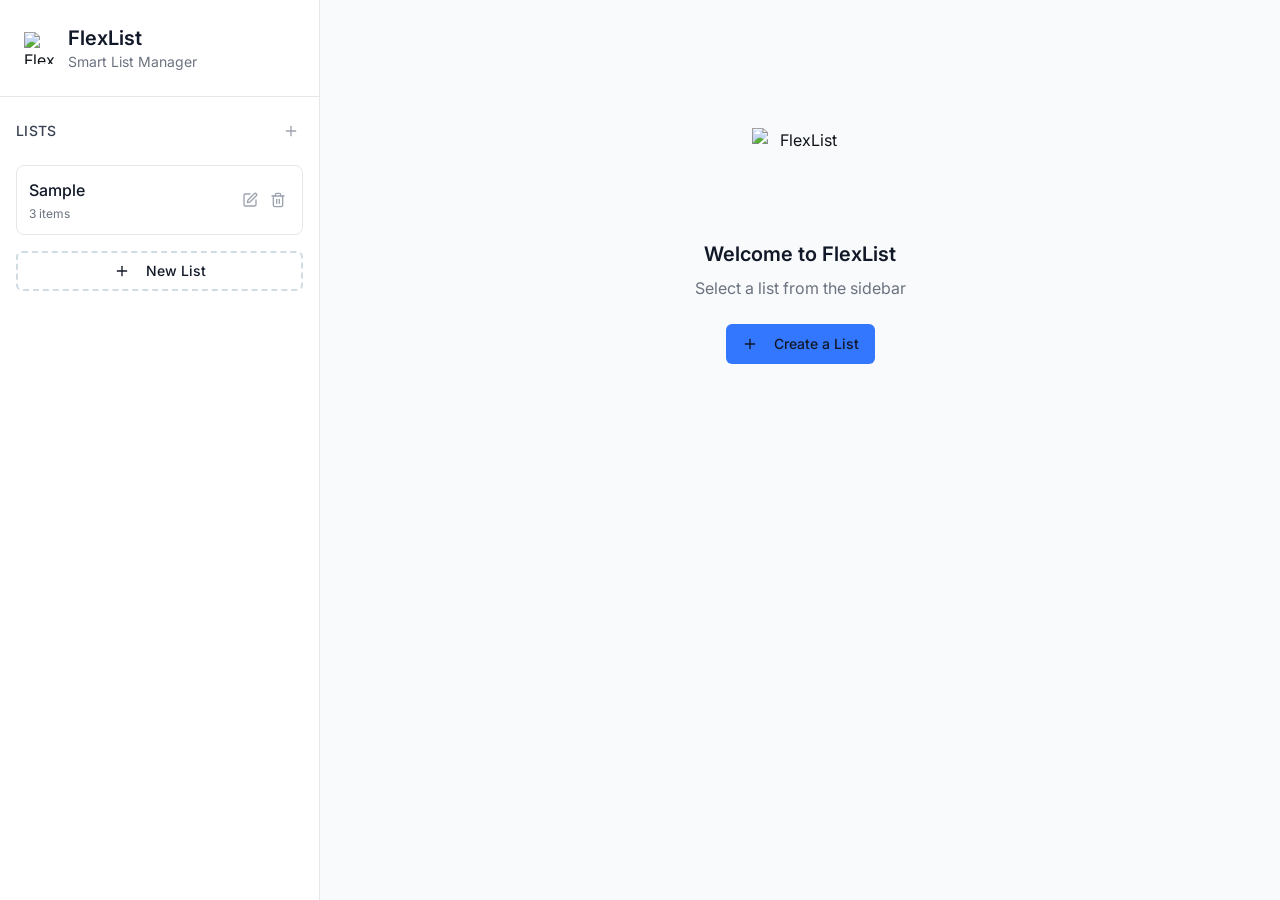
==== commit b9c4b514: "Update service worker registration and script paths for deployment Update the service worker registr" ====
--- a/docs/index.html
+++ b/docs/index.html
@@ -22,7 +22,7 @@
     <script>
       if ('serviceWorker' in navigator) {
         window.addEventListener('load', () => {
-          navigator.serviceWorker.register('/service-worker.js')
+          navigator.serviceWorker.register('./sw.js')
             .then((registration) => {
               console.log('SW registered: ', registration);
             })
@@ -32,7 +32,7 @@
         });
       }
     </script>
-    <script type="module" crossorigin src="./assets/index-DoQ9spfd.js"></script>
+    <script type="module" crossorigin src="./assets/index-B69EjdBo.js"></script>
     <link rel="stylesheet" crossorigin href="./assets/index-N_b_mgf1.css">
   </head>
   <body>
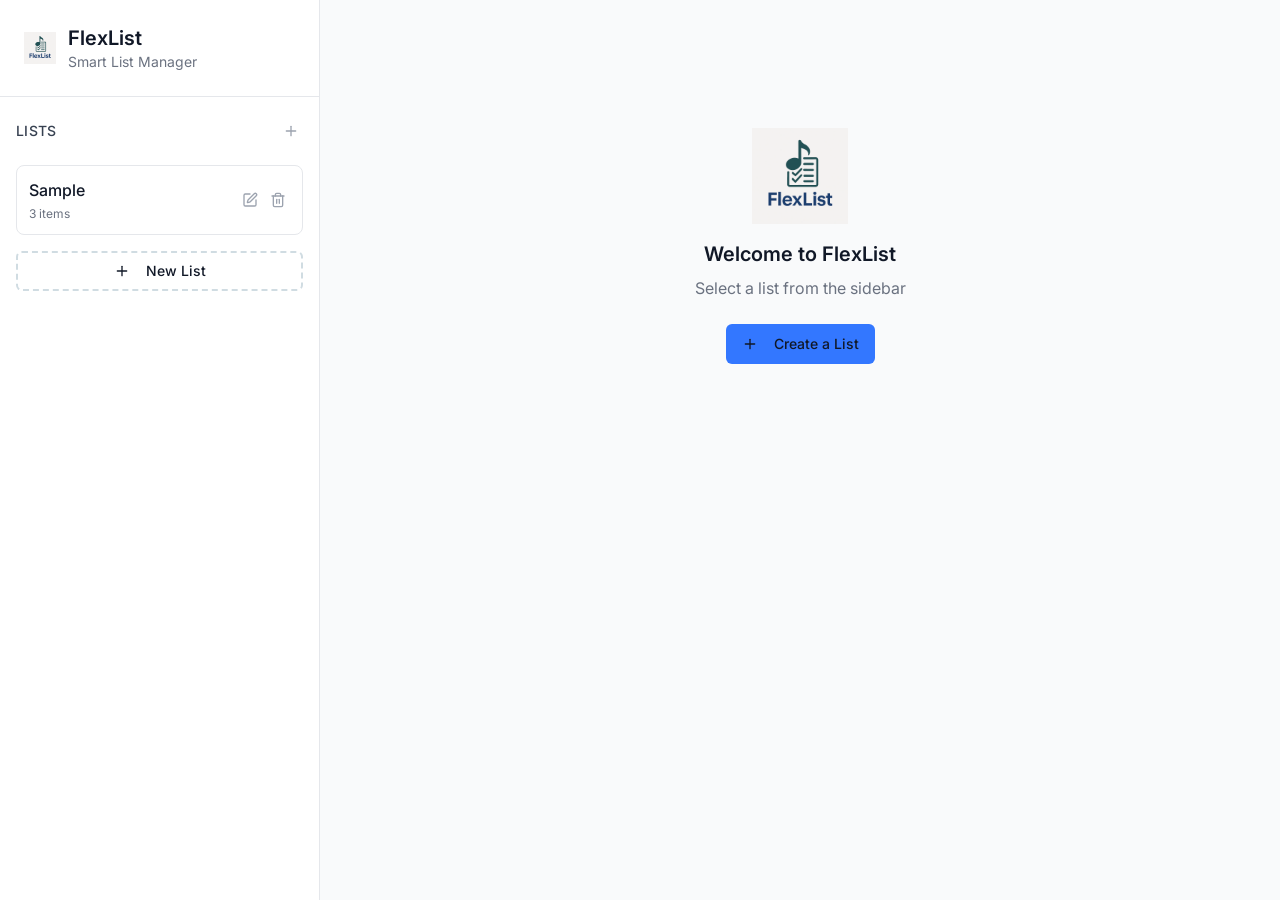
==== commit dd7f9198: "Merge branch 'main' of https://github.com/joshmjazz-create/Flexlistz-Repo" ====
--- a/docs/index.html
+++ b/docs/index.html
@@ -32,7 +32,7 @@
         });
       }
     </script>
-    <script type="module" crossorigin src="./assets/index-B69EjdBo.js"></script>
+    <script type="module" crossorigin src="./assets/index-CCgvnbgL.js"></script>
     <link rel="stylesheet" crossorigin href="./assets/index-N_b_mgf1.css">
   </head>
   <body>
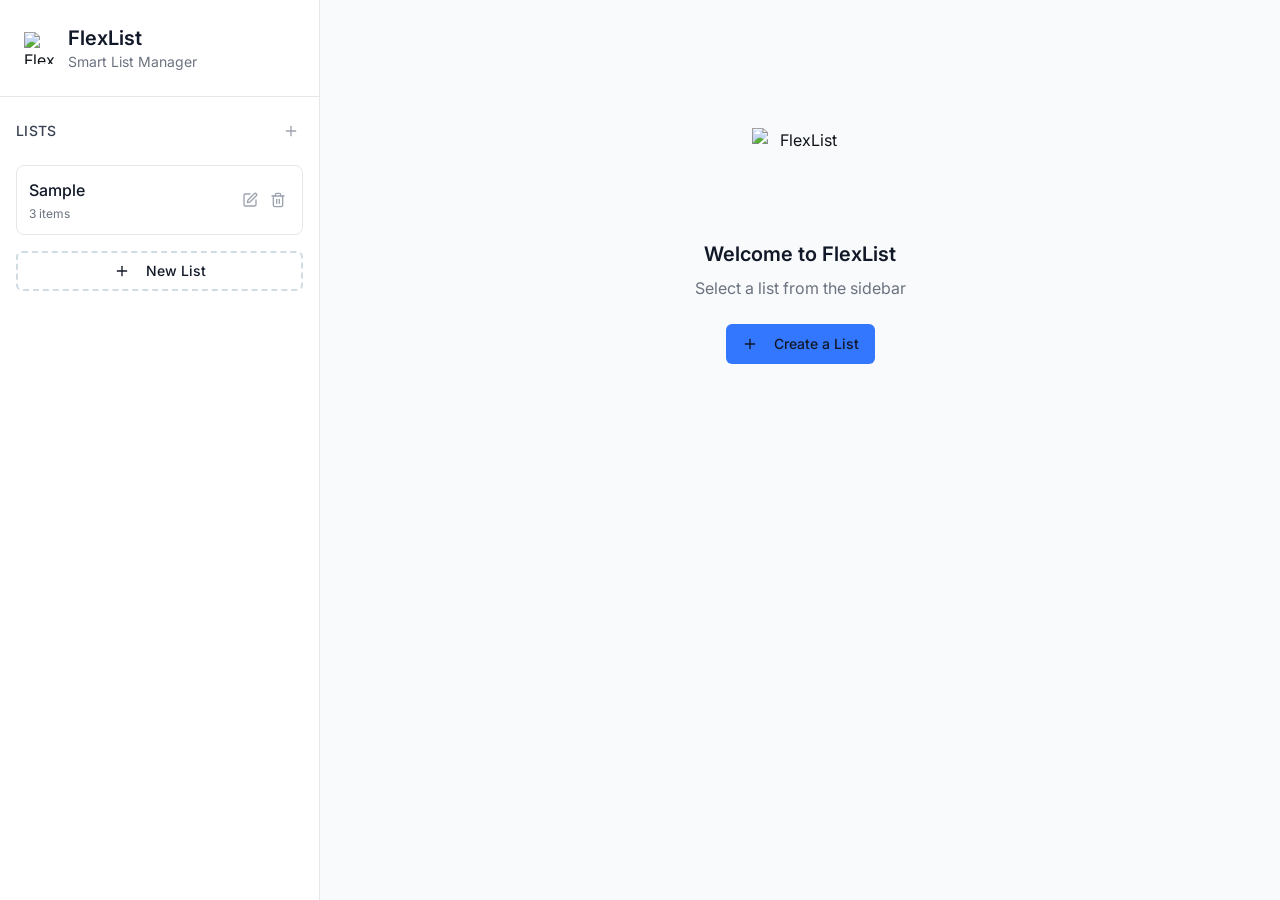
==== commit 205a734e: "Update project dependencies and build output to include React libraries Update the build process to " ====
--- a/docs/index.html
+++ b/docs/index.html
@@ -22,7 +22,7 @@
     <script>
       if ('serviceWorker' in navigator) {
         window.addEventListener('load', () => {
-          navigator.serviceWorker.register('./sw.js')
+          navigator.serviceWorker.register('./service-worker.js')
             .then((registration) => {
               console.log('SW registered: ', registration);
             })
@@ -32,7 +32,7 @@
         });
       }
     </script>
-    <script type="module" crossorigin src="./assets/index-CCgvnbgL.js"></script>
+    <script type="module" crossorigin src="./assets/index-BIrmiimU.js"></script>
     <link rel="stylesheet" crossorigin href="./assets/index-N_b_mgf1.css">
   </head>
   <body>
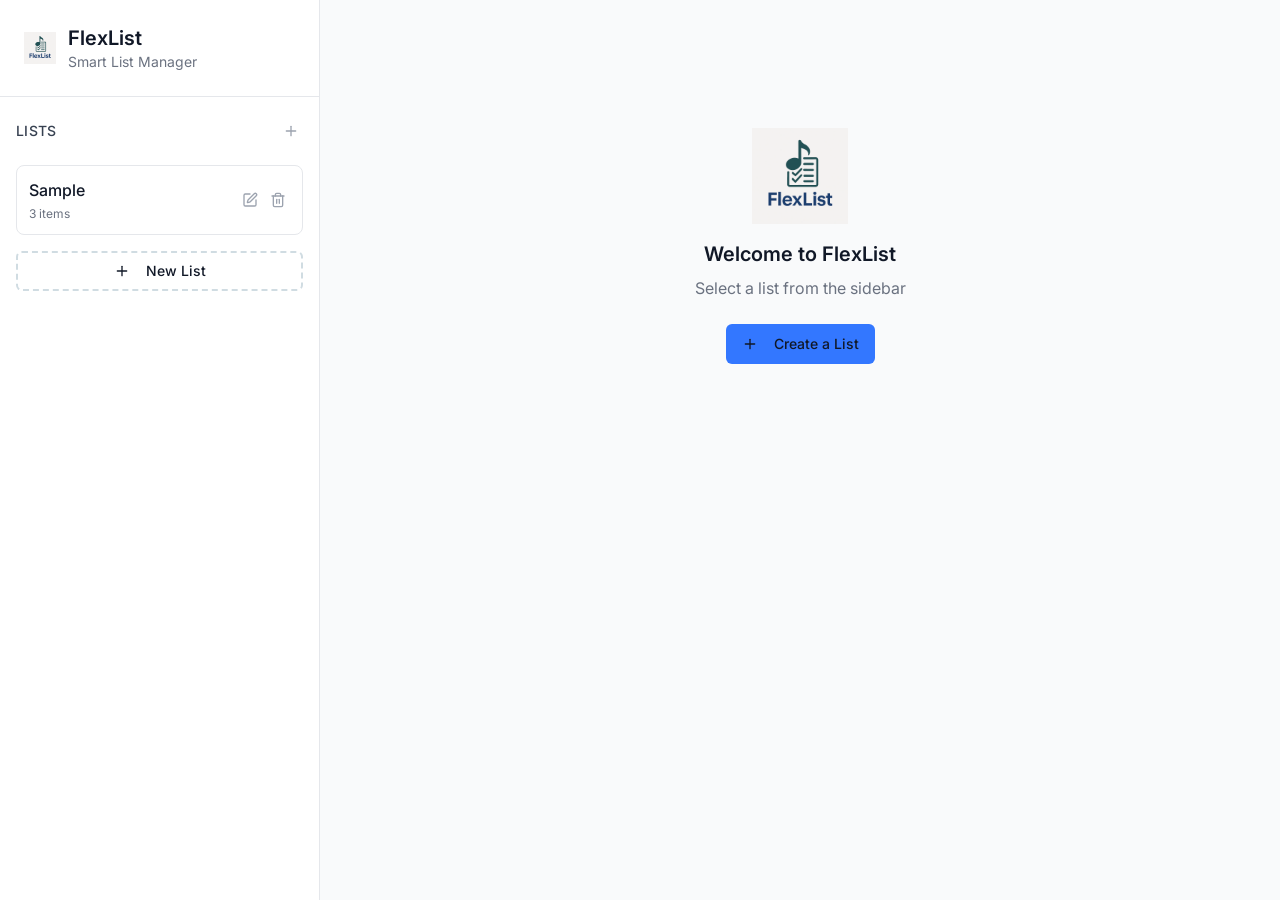
==== commit d1234ee8: "Update GitHub Pages site" ====
--- a/docs/index.html
+++ b/docs/index.html
@@ -22,7 +22,7 @@
     <script>
       if ('serviceWorker' in navigator) {
         window.addEventListener('load', () => {
-          navigator.serviceWorker.register('./service-worker.js')
+          navigator.serviceWorker.register('/service-worker.js')
             .then((registration) => {
               console.log('SW registered: ', registration);
             })
@@ -32,7 +32,7 @@
         });
       }
     </script>
-    <script type="module" crossorigin src="./assets/index-BIrmiimU.js"></script>
+    <script type="module" crossorigin src="./assets/index-CX8nTh3Y.js"></script>
     <link rel="stylesheet" crossorigin href="./assets/index-N_b_mgf1.css">
   </head>
   <body>
